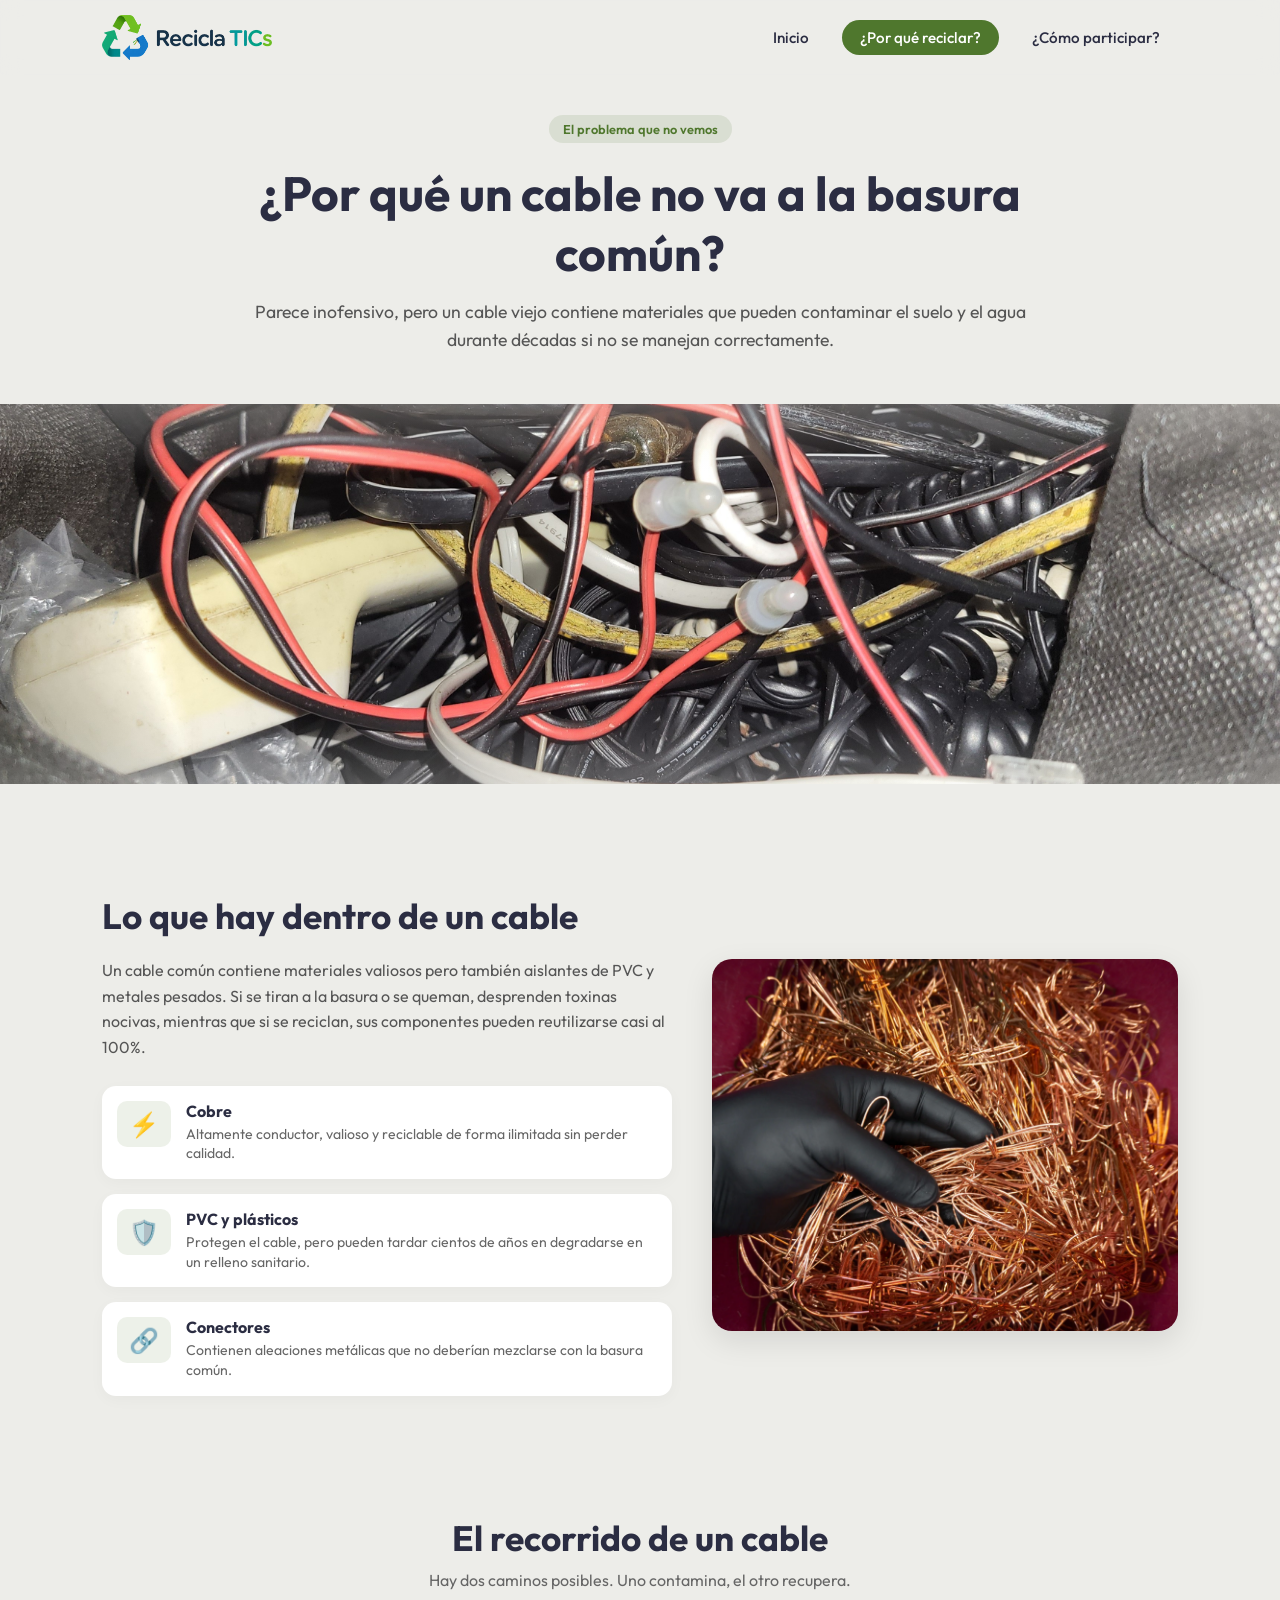
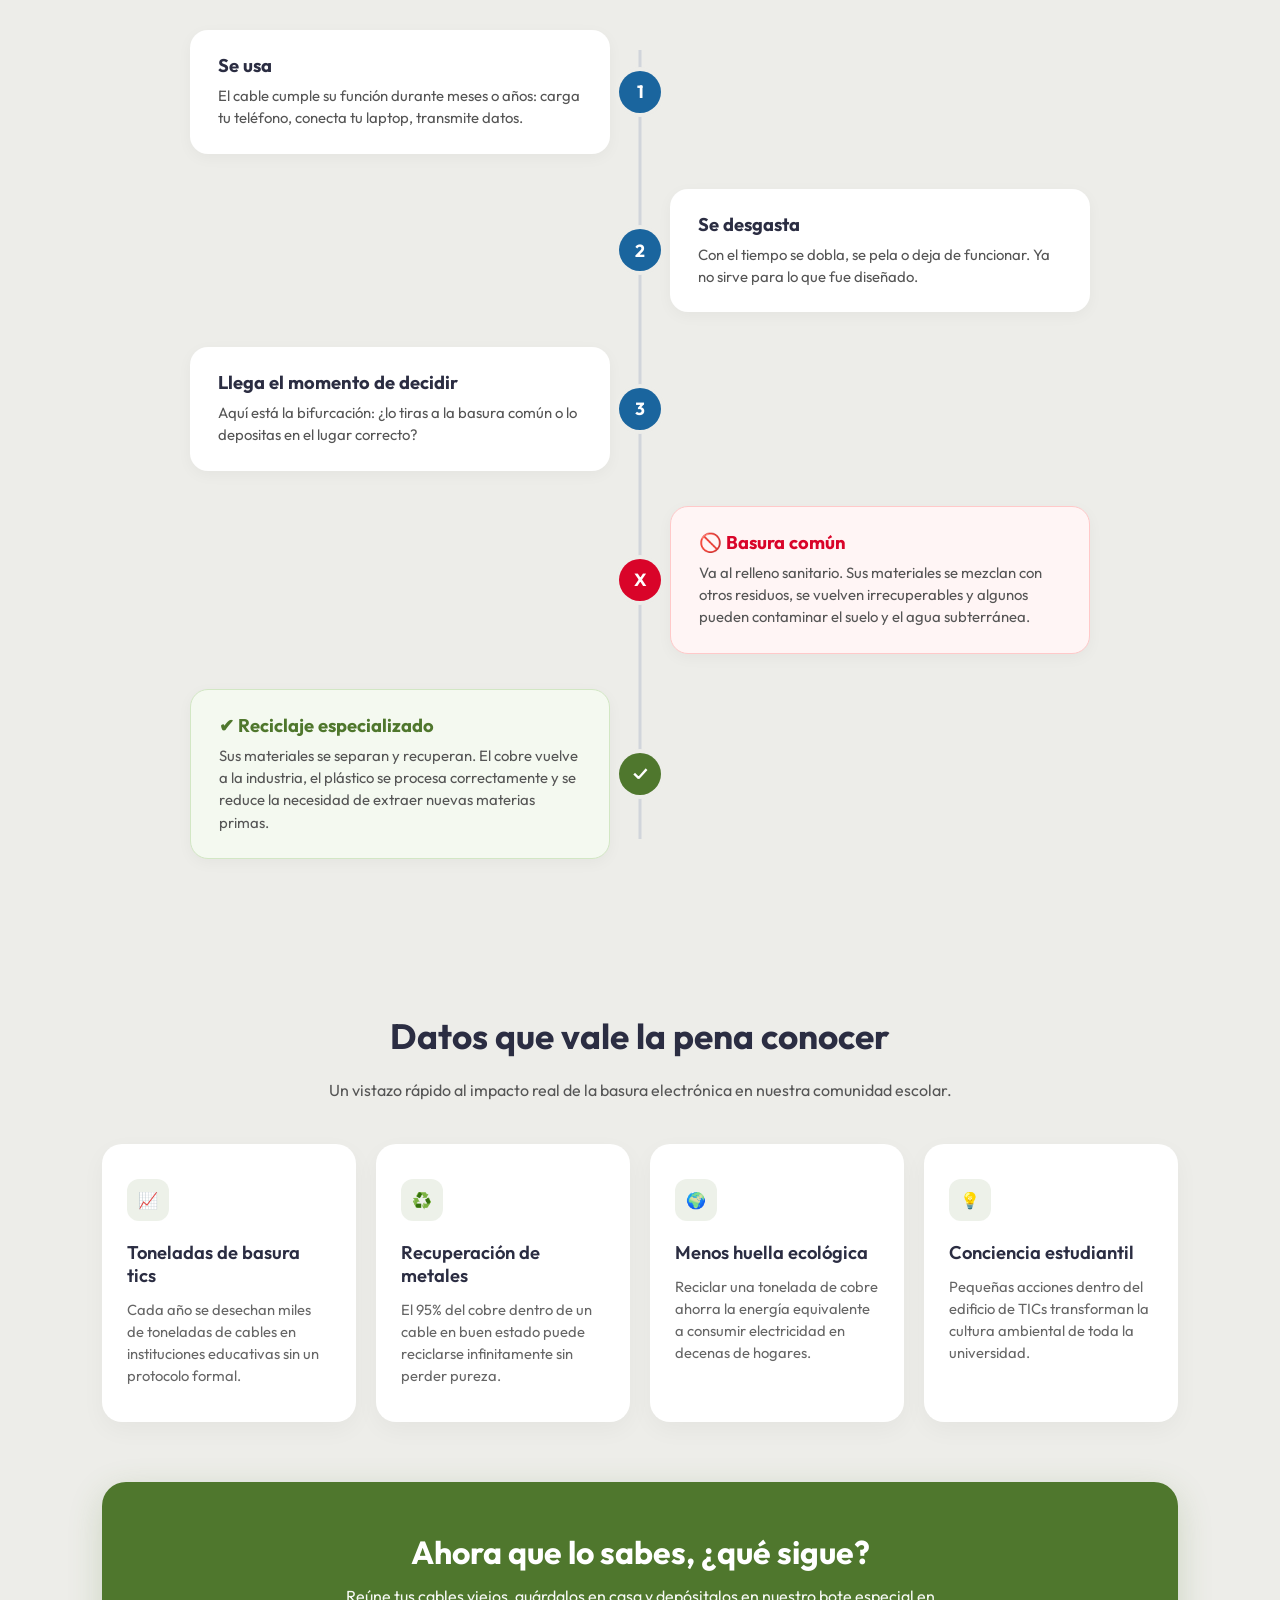
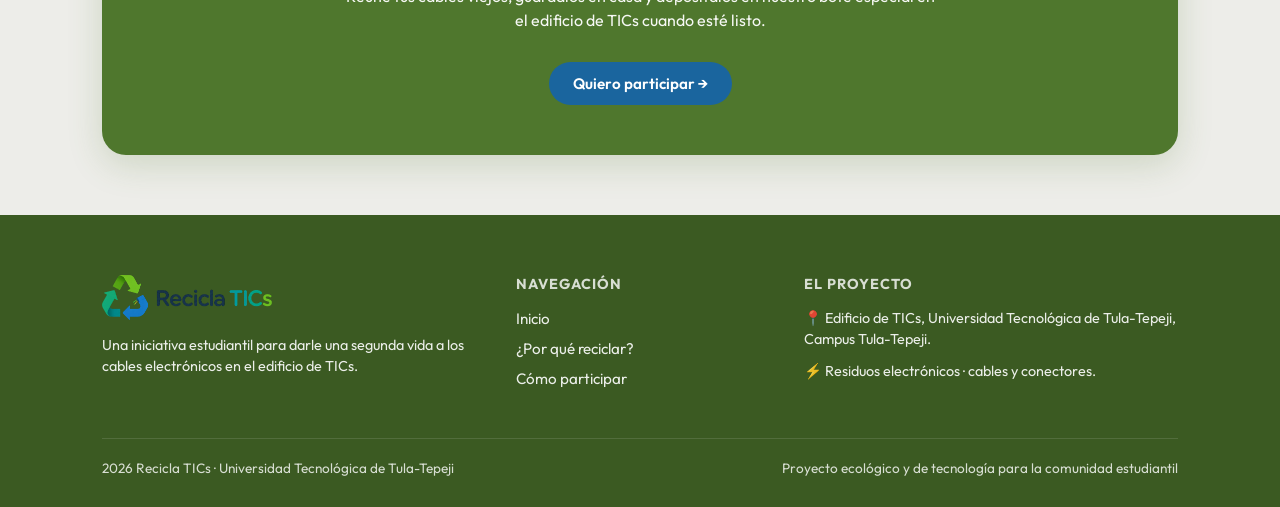
==== View/importancia.html @ e1dc9338 "Sitio web Rcicla TICs listo (móvil y web)" ====
<!DOCTYPE html>
<html lang="es">

<head>
    <meta charset="UTF-8">
    <meta name="viewport" content="width=device-width, initial-scale=1.0">
    <title>Recicla TICs - ¿Por qué reciclar?</title>
    <!-- Google Fonts: Outfit -->
    <link href="https://fonts.googleapis.com/css2?family=Outfit:wght@300;400;500;600;700&display=swap" rel="stylesheet">
    <link rel="stylesheet" href="../Styles/style.css">
    <script src="../Scripts/script.js" defer></script>
</head>

<body>

    <!-- HEADER -->
    <header>
        <a href="index.html" class="logo-container">
            <img src="../Resources/logo.webp" alt="Logo" class="logo-icon">
        </a>

        <button class="menu-toggle" id="menuToggle" aria-label="Abrir menú">
            <span class="menu-text">Menú</span>
            <span class="menu-icon">☰</span>
        </button>

        <nav id="navMenu">
            <a href="index.html">Inicio</a>
            <a href="importancia.html" class="active">¿Por qué reciclar?</a>
            <a href="participar.html">¿Cómo participar?</a>
        </nav>
    </header>

    <!-- HERO DE IMPORTANCIA -->
    <section class="hero-importance reveal">
        <div class="hero-importance-content">
            <span class="hero-badge">El problema que no vemos</span>
            <h1>¿Por qué un cable no va a la basura común?</h1>
            <p>Parece inofensivo, pero un cable viejo contiene materiales que pueden contaminar el suelo y el agua
                durante décadas si no se manejan correctamente.</p>
        </div>
    </section>

    <!-- IMAGEN FULL WIDTH (De lado a lado de la pantalla) -->
    <div class="hero-full-width-image reveal">
        <img src="../Resources/Imgcab.jpg" alt="Cables amontonados en desecho">
    </div>

    <!-- LO QUE HAY DENTRO DE UN CABLE -->
    <section class="about-section reveal">
        <div class="content-split">
            <div class="split-text">
                <h2>Lo que hay dentro de un cable</h2>
                <p>Un cable común contiene materiales valiosos pero también aislantes de PVC y metales pesados. Si se
                    tiran a la basura o se queman, desprenden toxinas nocivas, mientras que si se reciclan, sus
                    componentes pueden reutilizarse casi al 100%.</p>

                <div class="mini-features">
                    <div class="mini-feature-item">
                        <span class="mini-icon">⚡</span>
                        <div>
                            <strong>Cobre</strong>
                            <p>Altamente conductor, valioso y reciclable de forma ilimitada sin perder calidad.</p>
                        </div>
                    </div>
                    <div class="mini-feature-item">
                        <span class="mini-icon">🛡️</span>
                        <div>
                            <strong>PVC y plásticos</strong>
                            <p>Protegen el cable, pero pueden tardar cientos de años en degradarse en un relleno
                                sanitario.</p>
                        </div>
                    </div>
                    <div class="mini-feature-item">
                        <span class="mini-icon">🔗</span>
                        <div>
                            <strong>Conectores</strong>
                            <p>Contienen aleaciones metálicas que no deberían mezclarse con la basura común.</p>
                        </div>
                    </div>
                </div>
            </div>
            <div class="split-image-card">
                <img src="../Resources/cobre.webp" alt="Cobre y cables pelados">
            </div>
        </div>
    </section>

    <!-- EL RECORRIDO DE UN CABLE (Timeline Intercalado) -->
    <section class="timeline-section reveal">
        <h2>El recorrido de un cable</h2>
        <p class="subtitle-center">Hay dos caminos posibles. Uno contamina, el otro recupera.</p>

        <div class="timeline-wrapper">
            <div class="timeline-line"></div>

            <!-- Paso 1 (Izquierda) -->
            <div class="timeline-row left reveal-left">
                <div class="timeline-box">
                    <h3>Se usa</h3>
                    <p>El cable cumple su función durante meses o años: carga tu teléfono, conecta tu laptop, transmite
                        datos.</p>
                </div>
                <div class="timeline-dot">1</div>
                <div class="timeline-empty"></div>
            </div>

            <!-- Paso 2 (Derecha) -->
            <div class="timeline-row right reveal-right">
                <div class="timeline-empty"></div>
                <div class="timeline-dot">2</div>
                <div class="timeline-box">
                    <h3>Se desgasta</h3>
                    <p>Con el tiempo se dobla, se pela o deja de funcionar. Ya no sirve para lo que fue diseñado.</p>
                </div>
            </div>

            <!-- Paso 3 (Izquierda) -->
            <div class="timeline-row left reveal-left">
                <div class="timeline-box">
                    <h3>Llega el momento de decidir</h3>
                    <p>Aquí está la bifurcación: ¿lo tiras a la basura común o lo depositas en el lugar correcto?</p>
                </div>
                <div class="timeline-dot">3</div>
                <div class="timeline-empty"></div>
            </div>

            <!-- Paso X: Basura común (Derecha / Alerta Roja) -->
            <div class="timeline-row right reveal-right">
                <div class="timeline-empty"></div>
                <div class="timeline-dot dot-red">X</div>
                <div class="timeline-box box-alert">
                    <h3 class="text-red">🚫 Basura común</h3>
                    <p>Va al relleno sanitario. Sus materiales se mezclan con otros residuos, se vuelven irrecuperables
                        y algunos pueden contaminar el suelo y el agua subterránea.</p>
                </div>
            </div>

            <!-- Paso Check: Reciclaje (Izquierda / Éxito Verde) -->
            <div class="timeline-row left reveal-left">
                <div class="timeline-box box-success">
                    <h3 class="text-green">✔ Reciclaje especializado</h3>
                    <p>Sus materiales se separan y recuperan. El cobre vuelve a la industria, el plástico se procesa
                        correctamente y se reduce la necesidad de extraer nuevas materias primas.</p>
                </div>
                <div class="timeline-dot dot-green">✓</div>
                <div class="timeline-empty"></div>
            </div>
        </div>
    </section>

    <!-- DATOS QUE VALE LA PENA CONOCER -->
    <section class="about-section reveal">
        <h2>Datos que vale la pena conocer</h2>
        <p style="text-align: center; margin-bottom: 40px; color: #555;">Un vistazo rápido al impacto real de la basura
            electrónica en nuestra comunidad escolar.</p>

        <div class="cards-grid-4">
            <div class="info-card">
                <div class="card-icon">📈</div>
                <h3>Toneladas de basura tics</h3>
                <p>Cada año se desechan miles de toneladas de cables en instituciones educativas sin un protocolo
                    formal.</p>
            </div>
            <div class="info-card">
                <div class="card-icon">♻️</div>
                <h3>Recuperación de metales</h3>
                <p>El 95% del cobre dentro de un cable en buen estado puede reciclarse infinitamente sin perder pureza.
                </p>
            </div>
            <div class="info-card">
                <div class="card-icon">🌍</div>
                <h3>Menos huella ecológica</h3>
                <p>Reciclar una tonelada de cobre ahorra la energía equivalente a consumir electricidad en decenas de
                    hogares.</p>
            </div>
            <div class="info-card">
                <div class="card-icon">💡</div>
                <h3>Conciencia estudiantil</h3>
                <p>Pequeñas acciones dentro del edificio de TICs transforman la cultura ambiental de toda la
                    universidad.</p>
            </div>
        </div>
    </section>

    <!-- CTA SECTION -->
    <section class="cta-container reveal">
        <div class="cta-box">
            <h2>Ahora que lo sabes, ¿qué sigue?</h2>
            <p>Reúne tus cables viejos, guárdalos en casa y depósitalos en nuestro bote especial en el edificio de TICs
                cuando esté listo.</p>
            <a href="participar.html" class="btn btn-blue">Quiero participar →</a>
        </div>
    </section>

    <!-- FOOTER -->
    <footer>
        <div class="footer-grid">
            <div class="footer-col">
                <a href="index.html" class="logo-container"
                    style="color: #ffffff; margin-bottom: 15px; display: inline-flex;">
                    <img src="../Resources/logo.webp" alt="Logo" class="logo-icon">
                </a>
                <p>Una iniciativa estudiantil para darle una segunda vida a los cables electrónicos en el edificio de
                    TICs.</p>
            </div>
            <div class="footer-col">
                <h4>Navegación</h4>
                <ul>
                    <li><a href="index.html">Inicio</a></li>
                    <li><a href="importancia.html">¿Por qué reciclar?</a></li>
                    <li><a href="participar.html">Cómo participar</a></li>
                </ul>
            </div>
            <div class="footer-col">
                <h4>El Proyecto</h4>
                <p>📍 Edificio de TICs, Universidad Tecnológica de Tula-Tepeji, Campus Tula-Tepeji.</p>
                <p style="margin-top: 10px;">⚡ Residuos electrónicos · cables y conectores.</p>
            </div>
        </div>
        <div class="footer-bottom">
            <span>2026 Recicla TICs · Universidad Tecnológica de Tula-Tepeji</span>
            <span>Proyecto ecológico y de tecnología para la comunidad estudiantil</span>
        </div>
    </footer>

</body>

</html>
---- Styles/style.css ----
:root {
    --color-green-primary: #4f772d;
    --color-blue-primary: #1a659e;
    --color-bg-light: #edede9;
    --color-text-dark: #2b2d42;
    --color-card-bg: #ffffff;
}

* {
    margin: 0;
    padding: 0;
    box-sizing: border-box;
}

body {
    font-family: 'Outfit', sans-serif;
    background-color: var(--color-bg-light);
    color: var(--color-text-dark);
    overflow-x: hidden;
}

/* --- HEADER / NAVBAR --- */
header {
    position: sticky;
    top: 0;
    z-index: 1000;
    display: flex;
    justify-content: space-between;
    align-items: center;
    padding: 15px 8%;
    background-color: rgba(237, 237, 233, 0.85);
    backdrop-filter: blur(10px);
    -webkit-backdrop-filter: blur(10px);
    transition: background-color 0.3s ease;
}

.logo-container {
    display: flex;
    align-items: center;
    gap: 10px;
    font-weight: 700;
    font-size: 1.25rem;
    color: var(--color-green-primary);
    text-decoration: none;
}

.logo-icon {
    height: 45px;
    object-fit: contain;
}

nav {
    display: flex;
    gap: 15px;
}

nav a {
    text-decoration: none;
    color: var(--color-text-dark);
    font-weight: 500;
    font-size: 0.95rem;
    padding: 8px 18px;
    border-radius: 20px;
    transition: all 0.3s ease;
}

nav a.active {
    background-color: var(--color-green-primary);
    color: #ffffff;
}

nav a:hover:not(.active) {
    background-color: rgba(79, 119, 45, 0.15);
    color: var(--color-green-primary);
}

/* --- HERO SECTION --- */
.hero {
    display: grid;
    grid-template-columns: 1.1fr 0.9fr;
    align-items: center;
    padding: 40px 8% 80px 8%;
    gap: 40px;
}

.hero-badge {
    display: inline-block;
    background-color: rgba(79, 119, 45, 0.12);
    color: var(--color-green-primary);
    font-size: 0.8rem;
    font-weight: 600;
    padding: 6px 14px;
    border-radius: 20px;
    margin-bottom: 20px;
}

.hero-content h1 {
    font-size: 3.2rem;
    line-height: 1.15;
    font-weight: 700;
    color: var(--color-text-dark);
    margin-bottom: 20px;
}

.hero-content p {
    font-size: 1.05rem;
    line-height: 1.6;
    color: #555555;
    margin-bottom: 30px;
    max-width: 500px;
}

.hero-buttons {
    display: flex;
    gap: 15px;
}

.btn {
    padding: 12px 24px;
    border-radius: 30px;
    font-weight: 600;
    font-size: 0.95rem;
    cursor: pointer;
    text-decoration: none;
    transition: transform 0.2s, opacity 0.2s;
    display: inline-flex;
    align-items: center;
    justify-content: center;
}

.btn:hover {
    opacity: 0.9;
    transform: translateY(-2px);
}

.btn-green {
    background-color: var(--color-green-primary);
    color: #ffffff;
}

.btn-outline {
    background-color: transparent;
    border: 2px solid var(--color-green-primary);
    color: var(--color-green-primary);
}

.hero-image-card {
    border-radius: 24px;
    box-shadow: 0 10px 30px rgba(0, 0, 0, 0.3);
    overflow: hidden;
}

.hero-image-card img {
    width: 100%;
    height: 100%;
    display: block;
    object-fit: cover;
    border-radius: 24px;
}

/* --- SECTION: ¿DE QUÉ TRATA? --- */
.about-section {
    padding: 60px 8%;
    text-align: center;
    background-color: var(--color-bg-light);
}

.about-section h2 {
    font-size: 2.2rem;
    font-weight: 700;
    margin-bottom: 20px;
    color: var(--color-text-dark);
}

.about-section>p {
    max-width: 750px;
    margin: 0 auto 50px auto;
    font-size: 1rem;
    line-height: 1.6;
    color: #555555;
}

.cards-grid {
    display: grid;
    grid-template-columns: repeat(3, 1fr);
    gap: 25px;
}

.info-card {
    background-color: var(--color-card-bg);
    padding: 35px 25px;
    border-radius: 20px;
    text-align: left;
    box-shadow: 0 8px 25px rgba(0, 0, 0, 0.04);
    transition: transform 0.3s ease, opacity 0.8s ease, transform 0.8s ease;
}

.info-card:hover {
    transform: translateY(-5px);
}

.card-icon {
    width: 42px;
    height: 42px;
    background-color: rgba(79, 119, 45, 0.1);
    border-radius: 12px;
    display: flex;
    align-items: center;
    justify-content: center;
    margin-bottom: 20px;
    color: var(--color-green-primary);
    font-weight: bold;
}

.info-card h3 {
    font-size: 1.15rem;
    font-weight: 600;
    margin-bottom: 12px;
    color: var(--color-text-dark);
}

.info-card p {
    font-size: 0.92rem;
    line-height: 1.5;
    color: #666666;
}

/* --- BANNER / WAVY IMAGE SECTION --- */
.banner-section {
    position: relative;
    margin: 60px 0;
    height: 320px;
    overflow: hidden;
    display: flex;
    align-items: center;
    justify-content: center;
}

.banner-bg {
    position: absolute;
    top: 0;
    left: 0;
    width: 100%;
    height: 100%;
    object-fit: cover;
    z-index: 1;
}

.banner-overlay {
    position: absolute;
    top: 0;
    left: 0;
    width: 100%;
    height: 100%;
    background: linear-gradient(135deg, rgba(26, 101, 158, 0.4), rgba(79, 119, 45, 0.3));
    z-index: 2;
}

.banner-content {
    position: relative;
    z-index: 3;
    text-align: center;
    color: #ffffff;
    padding: 0 20px;
}

.banner-content h2 {
    font-size: 2rem;
    font-weight: 600;
    max-width: 600px;
    line-height: 1.3;
}

/* --- CTA SECTION --- */
.cta-container {
    padding: 0 8% 60px 8%;
}

.cta-box {
    background-color: var(--color-green-primary);
    border-radius: 24px;
    padding: 50px 30px;
    text-align: center;
    color: #ffffff;
    box-shadow: 0 10px 35px rgba(79, 119, 45, 0.2);
}

.cta-box h2 {
    font-size: 2rem;
    font-weight: 700;
    margin-bottom: 12px;
}

.cta-box p {
    font-size: 1rem;
    max-width: 600px;
    margin: 0 auto 30px auto;
    opacity: 0.95;
    line-height: 1.5;
}

.btn-blue {
    background-color: var(--color-blue-primary);
    color: #ffffff;
}

/* --- FOOTER --- */
footer {
    background-color: #3b5a22;
    color: #ffffff;
    padding: 60px 8% 30px 8%;
}

.footer-grid {
    display: grid;
    grid-template-columns: 1.5fr 1fr 1.5fr;
    gap: 40px;
    margin-bottom: 40px;
}

.footer-col h4 {
    font-size: 0.9rem;
    text-transform: uppercase;
    letter-spacing: 1px;
    margin-bottom: 15px;
    opacity: 0.8;
}

.footer-col ul {
    list-style: none;
}

.footer-col ul li {
    margin-bottom: 10px;
}

.footer-col ul li a {
    color: #ffffff;
    text-decoration: none;
    font-size: 0.95rem;
    opacity: 0.9;
    transition: opacity 0.2s;
}

.footer-col ul li a:hover {
    opacity: 1;
}

.footer-col p {
    font-size: 0.9rem;
    line-height: 1.5;
    opacity: 0.9;
}

.footer-bottom {
    border-top: 1px solid rgba(255, 255, 255, 0.15);
    padding-top: 20px;
    display: flex;
    justify-content: space-between;
    font-size: 0.85rem;
    opacity: 0.8;
}

/* --- ANIMACIONES DE SCROLL REVEAL --- */
.reveal {
    opacity: 0;
    transform: translateY(30px);
    transition: opacity 0.8s ease-out, transform 0.8s ease-out;
}

.reveal.active {
    opacity: 1;
    transform: translateY(0);
}

/* --- BOTÓN HAMBURGUESA (Oculto en escritorio) --- */
.menu-toggle {
    display: none;
    background: transparent;
    border: none;
    font-family: 'Outfit', sans-serif;
    font-size: 1rem;
    font-weight: 500;
    color: var(--color-text-dark);
    cursor: pointer;
    align-items: center;
    gap: 6px;
    padding: 6px 12px;
    border-radius: 12px;
    transition: background-color 0.2s ease;
}

.menu-toggle:hover {
    background-color: rgba(79, 119, 45, 0.1);
}

/* --- RESPONSIVO MÓVIL CON ANIMACIÓN SUAVE --- */
@media (max-width: 900px) {
    header {
        position: sticky;
        top: 0;
        flex-wrap: wrap;
        padding: 15px 5%;
    }

    .menu-toggle {
        display: flex;
        /* Se muestra solo en pantallas móviles */
    }

    /* Menú desplegable animado con max-height y opacidad */
    nav {
        display: flex;
        flex-direction: column;
        width: 100%;
        gap: 10px;
        max-height: 0;
        opacity: 0;
        visibility: hidden;
        overflow: hidden;
        padding-top: 0;
        padding-bottom: 0;
        transition: max-height 0.4s cubic-bezier(0.4, 0, 0.2, 1),
            opacity 0.3s ease-in-out,
            visibility 0.4s ease-in-out,
            padding 0.3s ease-in-out;
    }

    /* Clase activa para abrir el menú con animación */
    nav.active {
        max-height: 250px;
        /* Altura suficiente para contener los enlaces */
        opacity: 1;
        visibility: visible;
        padding-top: 15px;
        padding-bottom: 5px;
    }

    nav a {
        width: 100%;
        text-align: left;
        padding: 12px 16px;
        border-radius: 30px;
        font-size: 1rem;
    }

    /* Ajustes generales del hero y elementos en móviles */
    .hero {
        grid-template-columns: 1fr;
        padding: 20px 5% 40px 5%;
        gap: 25px;
    }

    .hero-content h1 {
        font-size: 2.2rem;
    }

    .hero-buttons {
        flex-direction: column;
        width: 100%;
    }

    .hero-buttons .btn {
        width: 100%;
    }

    .cards-grid {
        grid-template-columns: 1fr;
    }

    .footer-grid {
        grid-template-columns: 1fr;
        gap: 30px;
    }

    .footer-bottom {
        flex-direction: column;
        gap: 10px;
        text-align: center;
    }
}


/* --- ESTILOS ESPECÍFICOS PARA LA PÁGINA DE IMPORTANCIA --- */
.hero-importance {
    padding: 40px 8% 20px 8%;
    text-align: center;
}

.hero-importance-content {
    max-width: 800px;
    margin: 0 auto 30px auto;
}

.hero-importance-content h1 {
    font-size: 3rem;
    font-weight: 700;
    margin-bottom: 15px;
    color: var(--color-text-dark);
}

.hero-importance-content p {
    font-size: 1.1rem;
    color: #555555;
    line-height: 1.6;
}

/* --- IMAGEN HERO FULL WIDTH CON DESTELLO Y DIFUMINADO SUTIL --- */
.hero-full-width-image {
    position: relative;
    width: 100vw;
    margin-left: calc(-50vw + 50%);
    margin-right: calc(-50vw + 50%);
    height: 380px;
    overflow: hidden;
    margin-bottom: 50px;
}

/* Pseudo-elemento ::after que crea el difuminado con el color del fondo (#edede9) */
.hero-full-width-image::after {
    content: '';
    position: absolute;
    top: 0;
    left: 0;
    width: 100%;
    height: 100%;
    pointer-events: none;
    background: linear-gradient(to bottom,
            rgba(237, 237, 233, 0.3) 0%,
            rgba(237, 237, 233, 0) 18%,
            rgba(237, 237, 233, 0) 80%,
            rgba(237, 237, 233, 0.3) 100%);
}

.hero-full-width-image img {
    width: 100%;
    height: 100%;
    object-fit: cover;
    display: block;
}

/* Split Section (Texto + Imagen al lado) */
.content-split {
    display: grid;
    grid-template-columns: 1.1fr 0.9fr;
    gap: 40px;
    align-items: center;
    text-align: left;
}

.split-text h2 {
    font-size: 2.2rem;
    margin-bottom: 20px;
}

.split-text>p {
    font-size: 1rem;
    line-height: 1.6;
    color: #555;
    margin-bottom: 25px;
}

.mini-features {
    display: flex;
    flex-direction: column;
    gap: 15px;
}

.mini-feature-item {
    display: flex;
    gap: 15px;
    align-items: flex-start;
    background: #ffffff;
    padding: 15px;
    border-radius: 14px;
    box-shadow: 0 4px 15px rgba(0, 0, 0, 0.03);
}

.mini-icon {
    font-size: 1.5rem;
    background: rgba(79, 119, 45, 0.1);
    padding: 8px 12px;
    border-radius: 10px;
}

.mini-feature-item strong {
    display: block;
    font-size: 1rem;
    color: var(--color-text-dark);
    margin-bottom: 4px;
}

.mini-feature-item p {
    font-size: 0.88rem;
    color: #666;
    line-height: 1.4;
}

.split-image-card {
    border-radius: 20px;
    overflow: hidden;
    box-shadow: 0 10px 30px rgba(0, 0, 0, 0.1);
}

.split-image-card img {
    width: 100%;
    height: 100%;
    min-height: 320px;
    object-fit: cover;
    display: block;
}

/* Timeline / El recorrido de un cable */
.timeline-section {
    padding: 60px 8%;
    background-color: var(--color-bg-light);
    text-align: center;
}

.timeline-section h2 {
    font-size: 2.2rem;
    margin-bottom: 10px;
}

.timeline-wrapper {
    position: relative;
    max-width: 900px;
    margin: 40px auto 0 auto;
}

.subtitle-center {
    color: #666;
    margin-bottom: 40px;
}

/* Línea vertical central */
.timeline-line {
    position: absolute;
    top: 20px;
    bottom: 20px;
    left: 50%;
    width: 3px;
    background-color: #d1d5db;
    transform: translateX(-50%);
    z-index: 1;
}

.timeline-row {
    display: grid;
    grid-template-columns: 1fr 60px 1fr;
    align-items: center;
    margin-bottom: 35px;
    position: relative;
    z-index: 2;
}

/* Círculo numerado central sobre la línea */
.timeline-dot {
    width: 42px;
    height: 42px;
    background-color: var(--color-blue-primary);
    color: #ffffff;
    border-radius: 50%;
    display: flex;
    align-items: center;
    justify-content: center;
    font-weight: 700;
    font-size: 1.1rem;
    margin: 0 auto;
    box-shadow: 0 0 0 4px var(--color-bg-light);
}

.timeline-dot.dot-red {
    background-color: #d90429;
}

.timeline-dot.dot-green {
    background-color: var(--color-green-primary);
}

/* Cajas de texto */
.timeline-box {
    background: #ffffff;
    padding: 24px 28px;
    border-radius: 18px;
    box-shadow: 0 4px 15px rgba(0, 0, 0, 0.04);
    text-align: left;
}

.timeline-box h3 {
    font-size: 1.15rem;
    font-weight: 700;
    margin-bottom: 8px;
    color: var(--color-text-dark);
}

.timeline-box p {
    font-size: 0.93rem;
    color: #555555;
    line-height: 1.5;
}

/* Variación Alerta Roja */
.timeline-box.box-alert {
    background-color: #fff5f5;
    border: 1px solid #ffc9c9;
}

.text-red {
    color: #d90429 !important;
}

/* Variación Éxito Verde */
.timeline-box.box-success {
    background-color: #f4f9f0;
    border: 1px solid #d2e7c4;
}

.text-green {
    color: var(--color-green-primary) !important;
}

/* --- ANIMACIONES LATERALES HACIA ADENTRO --- */
.reveal-left {
    opacity: 0;
    transform: translateX(-50px);
    transition: opacity 0.8s ease-out, transform 0.8s ease-out;
}

.reveal-right {
    opacity: 0;
    transform: translateX(50px);
    transition: opacity 0.8s ease-out, transform 0.8s ease-out;
}

.reveal-left.active,
.reveal-right.active {
    opacity: 1;
    transform: translateX(0);
}

.badge-alert {
    display: inline-block;
    margin-top: 10px;
    background-color: rgba(217, 4, 41, 0.1);
    color: #d90429;
    font-size: 0.78rem;
    font-weight: 600;
    padding: 4px 10px;
    border-radius: 8px;
}

/* Grid de 4 columnas */
.cards-grid-4 {
    display: grid;
    grid-template-columns: repeat(4, 1fr);
    gap: 20px;
}

/* Ajuste responsive para móviles del timeline */
@media (max-width: 900px) {
    .timeline-line {
        left: 20px;
    }

    .timeline-row {
        grid-template-columns: 40px 1fr;
        gap: 15px;
    }

    .timeline-row.left .timeline-empty,
    .timeline-row.right .timeline-empty {
        display: none;
    }

    .timeline-row.left .timeline-box {
        order: 2;
    }

    .timeline-row.left .timeline-dot {
        order: 1;
        margin: 0;
    }

    .timeline-row.right .timeline-dot {
        margin: 0;
    }

    /* En móvil las animaciones laterales pasan a ser verticales suaves */
    .reveal-left,
    .reveal-right {
        transform: translateY(30px);
    }
}


/* --- ESTILOS ESPECÍFICOS PARA LA PÁGINA DE PARTICIPAR --- */

/* Control de tamaño exclusivo para la imagen del bote sin afectar otras páginas */
.bote-image-card {
    width: 100%;
    max-width: 450px;
    aspect-ratio: 1 / 1;
    margin: 0 auto;
}

.bote-image-card img {
    width: 100% !important;
    height: 100% !important;
    object-fit: cover !important;
    display: block;
}

/* Contenedor con tira superpuesta en imagen */
.container-with-badge {
    position: relative;
}

.image-overlay-badge {
    position: absolute;
    bottom: 20px;
    left: 50%;
    transform: translateX(-50%);
    width: max-content;
    max-width: 90%;
    background-color: rgba(79, 119, 45, 0.92);
    backdrop-filter: blur(5px);
    -webkit-backdrop-filter: blur(5px);
    color: #ffffff;
    padding: 10px 20px;
    border-radius: 12px;
    font-size: 0.88rem;
    font-weight: 500;
    box-shadow: 0 4px 15px rgba(0, 0, 0, 0.2);
    display: flex;
    align-items: center;
    gap: 8px;
    text-align: center;
}

/* Grid de 6 elementos con formato horizontal (emoji a la izquierda, texto a la derecha) */
.cards-grid-6 {
    display: grid;
    grid-template-columns: repeat(3, 1fr);
    gap: 25px;
    margin-bottom: 30px;
}

.info-card-horizontal {
    background-color: var(--color-card-bg);
    padding: 25px 20px;
    border-radius: 20px;
    display: flex;
    gap: 18px;
    align-items: flex-start;
    text-align: left;
    box-shadow: 0 8px 25px rgba(0, 0, 0, 0.04);
    transition: transform 0.3s ease;
}

.info-card-horizontal:hover {
    transform: translateY(-5px);
}

.info-card-horizontal .card-icon {
    flex-shrink: 0;
    margin-bottom: 0;
    width: 45px;
    height: 45px;
    background-color: rgba(79, 119, 45, 0.1);
    border-radius: 12px;
    display: flex;
    align-items: center;
    justify-content: center;
    font-size: 1.2rem;
}

.card-text h3 {
    font-size: 1.05rem;
    font-weight: 600;
    margin-bottom: 6px;
    color: var(--color-text-dark);
}

.card-text p {
    font-size: 0.86rem;
    line-height: 1.4;
    color: #666666;
}

.alert-box-wide {
    background-color: #fff5f5;
    border: 1px solid #ffc9c9;
    color: #c92a2a;
    padding: 16px 20px;
    border-radius: 14px;
    text-align: center;
    font-size: 0.92rem;
    font-weight: 500;
    max-width: 900px;
    margin: 0 auto;
}

/* Timeline Horizontal sin cards (Puntos sobre la línea y textos abajo) */
.timeline-horizontal-section {
    padding: 60px 8%;
    background-color: var(--color-bg-light);
    text-align: center;
}

.steps-horizontal-wrapper {
    position: relative;
    display: grid;
    grid-template-columns: repeat(3, 1fr);
    gap: 40px;
    max-width: 1000px;
    margin: 50px auto 0 auto;
}

.step-horizontal-line {
    position: absolute;
    top: 25px;
    /* Alineado exactamente a la mitad del círculo de 50px */
    left: 15%;
    right: 15%;
    height: 3px;
    background-color: #d1d5db;
    z-index: 1;
}

.step-item {
    display: flex;
    flex-direction: column;
    align-items: center;
    text-align: center;
    position: relative;
    z-index: 2;
}

.step-dot {
    width: 50px;
    height: 50px;
    background-color: var(--color-green-primary);
    color: #ffffff;
    border-radius: 50%;
    display: flex;
    align-items: center;
    justify-content: center;
    font-size: 1.25rem;
    font-weight: 700;
    margin-bottom: 20px;
    box-shadow: 0 0 0 6px var(--color-bg-light);
    /* Borde estético del color del fondo */
}

.step-content h3 {
    font-size: 1.15rem;
    font-weight: 700;
    margin-bottom: 8px;
    color: var(--color-text-dark);
}

.step-content p {
    font-size: 0.9rem;
    color: #666666;
    line-height: 1.5;
}

/* --- ANIMACIONES ESCALONADAS EN CASCADA (STAGGER) PARA LOS 3 PASOS --- */
.reveal-stagger-1,
.reveal-stagger-2,
.reveal-stagger-3 {
    opacity: 0;
    transform: translateY(30px);
    transition: opacity 0.7s ease-out, transform 0.7s ease-out;
}

.reveal-stagger-1.active {
    opacity: 1;
    transform: translateY(0);
    transition-delay: 0.1s;
}

.reveal-stagger-2.active {
    opacity: 1;
    transform: translateY(0);
    transition-delay: 0.3s;
}

.reveal-stagger-3.active {
    opacity: 1;
    transform: translateY(0);
    transition-delay: 0.5s;
}

/* Responsive para la sección móvil de participar */
@media (max-width: 900px) {
    header {
        position: sticky;
        top: 0;
        flex-wrap: wrap;
        padding: 15px 5%;
    }

    .menu-toggle {
        display: flex;
    }

    nav {
        display: flex;
        flex-direction: column;
        width: 100%;
        gap: 10px;
        max-height: 0;
        opacity: 0;
        visibility: hidden;
        overflow: hidden;
        padding-top: 0;
        padding-bottom: 0;
        transition: max-height 0.4s cubic-bezier(0.4, 0, 0.2, 1),
            opacity 0.3s ease-in-out,
            visibility 0.4s ease-in-out,
            padding 0.3s ease-in-out;
    }

    nav.active {
        max-height: 250px;
        opacity: 1;
        visibility: visible;
        padding-top: 15px;
        padding-bottom: 5px;
    }

    nav a {
        width: 100%;
        text-align: left;
        padding: 12px 16px;
        border-radius: 30px;
        font-size: 1rem;
    }

    .hero {
        grid-template-columns: 1fr;
        padding: 20px 5% 40px 5%;
        gap: 25px;
    }

    .hero-content h1 {
        font-size: 2.2rem;
    }

    .hero-buttons {
        flex-direction: column;
        width: 100%;
    }

    .hero-buttons .btn {
        width: 100%;
    }

    .cards-grid,
    .cards-grid-6,
    .cards-grid-4 {
        grid-template-columns: 1fr;
    }

    .footer-grid {
        grid-template-columns: 1fr;
        gap: 30px;
    }

    .footer-bottom {
        flex-direction: column;
        gap: 10px;
        text-align: center;
    }

    .timeline-line {
        left: 20px;
    }

    .timeline-row {
        grid-template-columns: 40px 1fr;
        gap: 15px;
    }

    .timeline-row.left .timeline-empty,
    .timeline-row.right .timeline-empty {
        display: none;
    }

    .timeline-row.left .timeline-box {
        order: 2;
    }

    .timeline-row.left .timeline-dot {
        order: 1;
        margin: 0;
    }

    .timeline-row.right .timeline-dot {
        margin: 0;
    }

    .reveal-left,
    .reveal-right {
        transform: translateY(30px);
    }

    .steps-horizontal-wrapper {
        grid-template-columns: 1fr;
        gap: 30px;
    }

    .step-horizontal-line {
        display: none;
    }

    /* --- CAMBIOS ESPECÍFICOS PARA MÓVIL EN "CÓMO PARTICIPAR" --- */

    /* 1. Reordenar el contenido del bote: Título -> Imagen -> Tira verde -> Descripción */
    .about-section .content-split {
        display: flex;
        flex-direction: column;
    }

    /* Orden estricto que pediste para el bote */
    .mobile-order-1 {
        order: 1;
    }

    .mobile-order-2 {
        order: 2;
        width: 100%;
        max-width: 320px;
        aspect-ratio: 1 / 1;
        margin: 15px auto;
    }

    .mobile-order-3 {
        order: 3;
        position: static !important;
        transform: none !important;
        width: max-content;
        max-width: 100%;
        margin: 0 auto 20px auto;
        box-shadow: 0 4px 12px rgba(0, 0, 0, 0.1);
    }

    .mobile-order-4 {
        order: 4;
    }

    /* 3. Fondo de cables blancos SOLO para la sección "¿Dónde está el bote?" en móvil */
    .about-section:has(.reveal-right) {
        position: relative;
        background-image: linear-gradient(rgba(237, 237, 233, 0.7), rgba(237, 237, 233, 0.7)), url('../Resources/cables-blancos.webp');
        background-size: cover;
        background-position: center;
        border-radius: 20px;
        margin: 20px 4%;
        padding: 40px 6%;
    }

    /* Ocultamos la tarjeta derecha original ya que ahora se usa como fondo */
    .about-section .content-split .split-image-card.reveal-right {
        display: none;
    }
}

/* --- CONTROL DE VISIBILIDAD ESCRITORIO / MÓVIL --- */
.mobile-only {
    display: none !important;
}

.desktop-only {
    display: grid !important;
}

@media (max-width: 900px) {
    .desktop-only {
        display: none !important;
    }

    .mobile-only {
        display: flex !important;
        flex-direction: column;
        align-items: center;
        text-align: center;
    }

    .mobile-image-wrap {
        width: 100%;
        max-width: 320px;
        aspect-ratio: 1 / 1;
        margin: 15px auto;
        border-radius: 20px;
        overflow: hidden;
        box-shadow: 0 10px 30px rgba(0, 0, 0, 0.1);
    }

    .mobile-image-wrap img {
        width: 100%;
        height: 100%;
        object-fit: cover;
        display: block;
    }

    .mobile-badge-wrap {
        position: static !important;
        transform: none !important;
        width: max-content;
        max-width: 100%;
        margin: 0 auto 20px auto;
        box-shadow: 0 4px 12px rgba(0, 0, 0, 0.1);
    }

    /* Fondo de cables blancos más visible SOLO en la sección "¿Dónde está el bote?" en móvil */
    .about-section:has(.reveal-right) {
        position: relative;
        background-image: linear-gradient(rgba(237, 237, 233, 0.7), rgba(237, 237, 233, 0.7)), url('../Resources/cables-blancos.webp');
        background-size: cover;
        background-position: center;
        border-radius: 20px;
        margin: 20px 4%;
        padding: 40px 6%;
    }

    .about-section .content-split .split-image-card.reveal-right {
        display: none;
    }
}
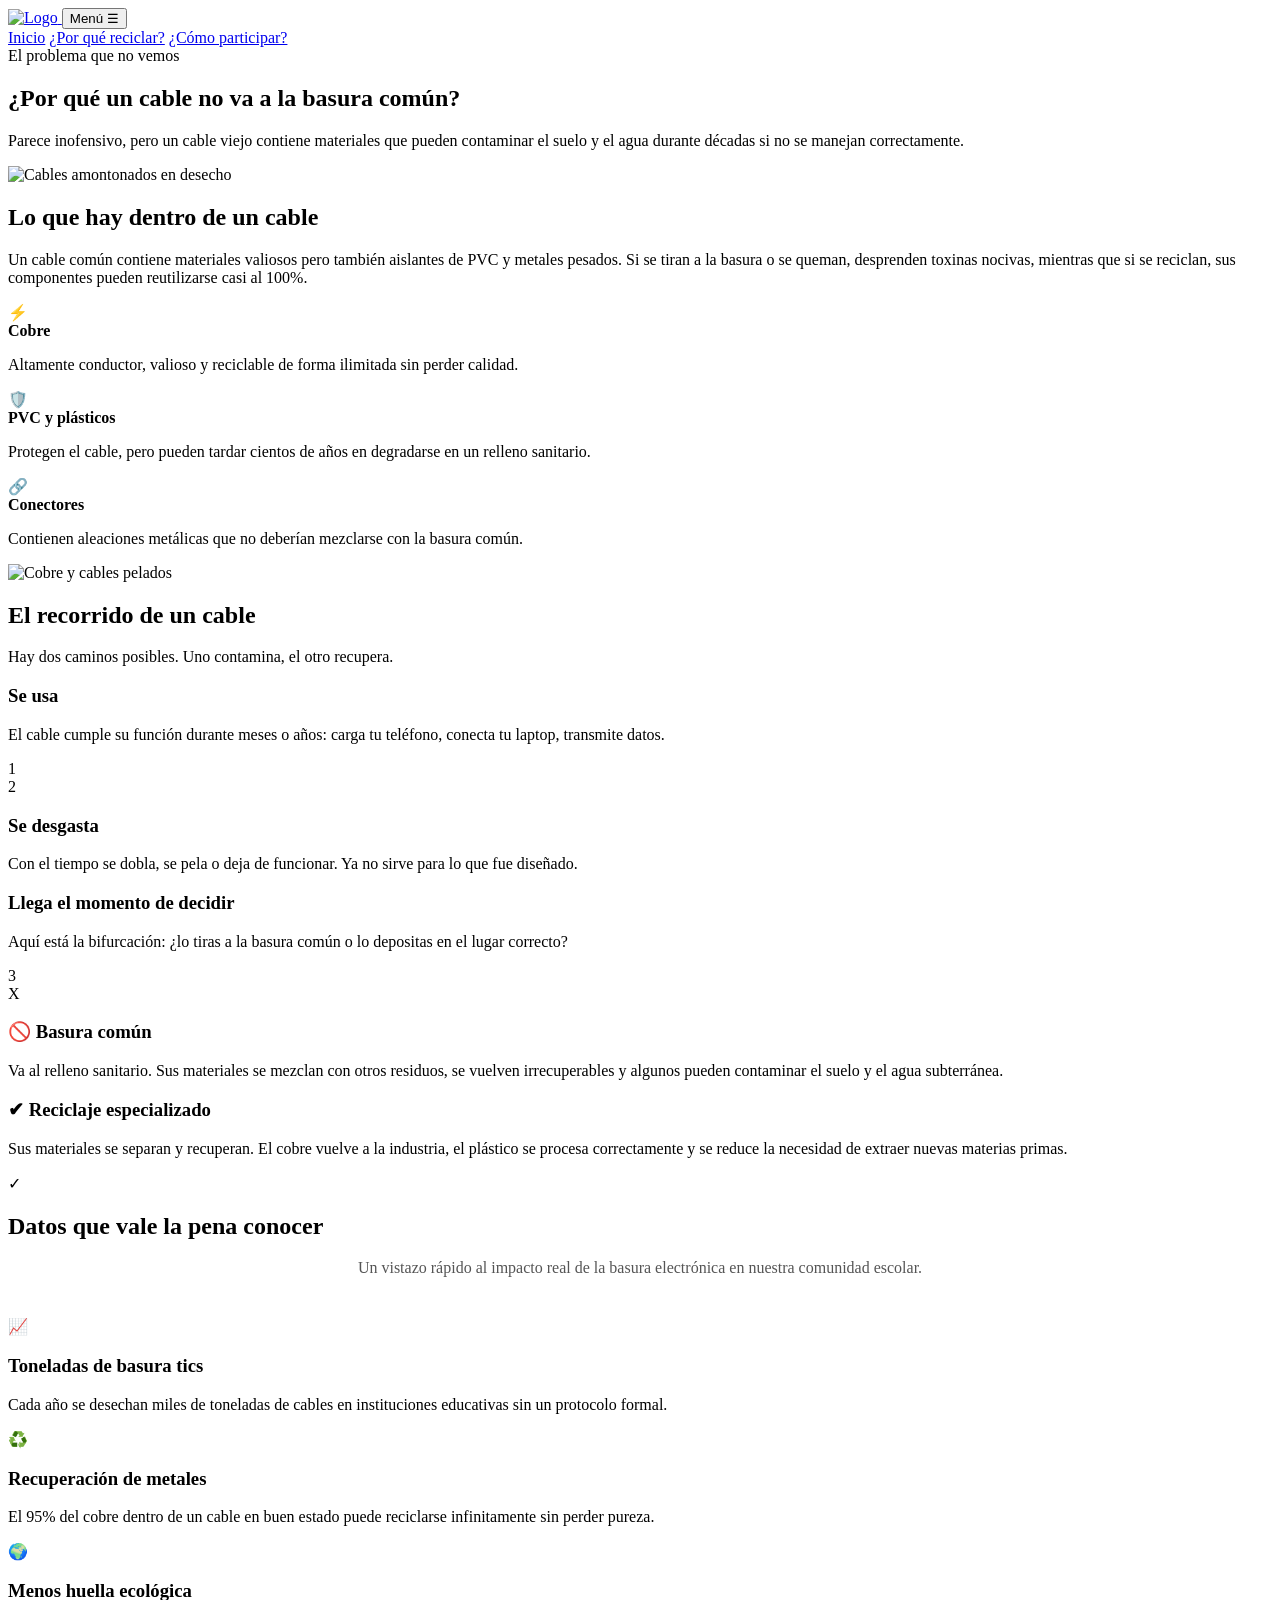
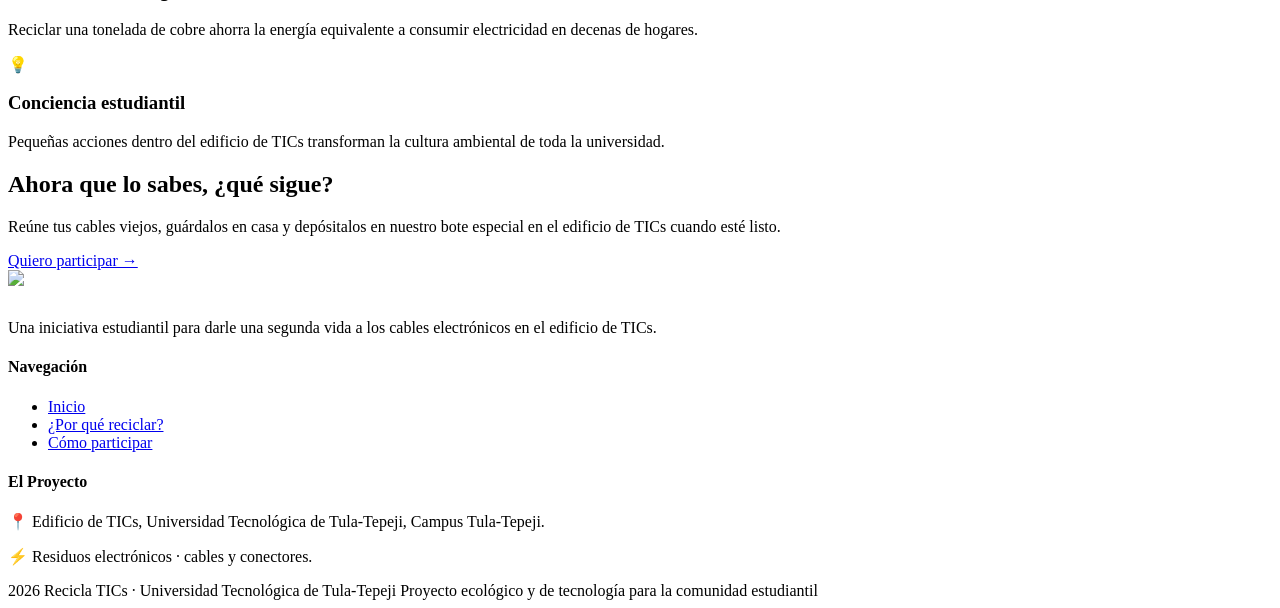
==== commit f956e4c3: "Rutas corregidas para Vercel" ====
--- a/View/importancia.html
+++ b/View/importancia.html
@@ -7,8 +7,8 @@
     <title>Recicla TICs - ¿Por qué reciclar?</title>
     <!-- Google Fonts: Outfit -->
     <link href="https://fonts.googleapis.com/css2?family=Outfit:wght@300;400;500;600;700&display=swap" rel="stylesheet">
-    <link rel="stylesheet" href="../Styles/style.css">
-    <script src="../Scripts/script.js" defer></script>
+    <link rel="stylesheet" href="Styles/style.css">
+    <script src="Scripts/script.js" defer></script>
 </head>
 
 <body>
@@ -16,7 +16,7 @@
     <!-- HEADER -->
     <header>
         <a href="index.html" class="logo-container">
-            <img src="../Resources/logo.webp" alt="Logo" class="logo-icon">
+            <img src="Resources/logo.webp" alt="Logo" class="logo-icon">
         </a>
 
         <button class="menu-toggle" id="menuToggle" aria-label="Abrir menú">
@@ -43,7 +43,7 @@
 
     <!-- IMAGEN FULL WIDTH (De lado a lado de la pantalla) -->
     <div class="hero-full-width-image reveal">
-        <img src="../Resources/Imgcab.jpg" alt="Cables amontonados en desecho">
+        <img src="Resources/Imgcab.jpg" alt="Cables amontonados en desecho">
     </div>
 
     <!-- LO QUE HAY DENTRO DE UN CABLE -->
@@ -81,7 +81,7 @@
                 </div>
             </div>
             <div class="split-image-card">
-                <img src="../Resources/cobre.webp" alt="Cobre y cables pelados">
+                <img src="Resources/cobre.webp" alt="Cobre y cables pelados">
             </div>
         </div>
     </section>
@@ -199,7 +199,7 @@
             <div class="footer-col">
                 <a href="index.html" class="logo-container"
                     style="color: #ffffff; margin-bottom: 15px; display: inline-flex;">
-                    <img src="../Resources/logo.webp" alt="Logo" class="logo-icon">
+                    <img src="Resources/logo.webp" alt="Logo" class="logo-icon">
                 </a>
                 <p>Una iniciativa estudiantil para darle una segunda vida a los cables electrónicos en el edificio de
                     TICs.</p>
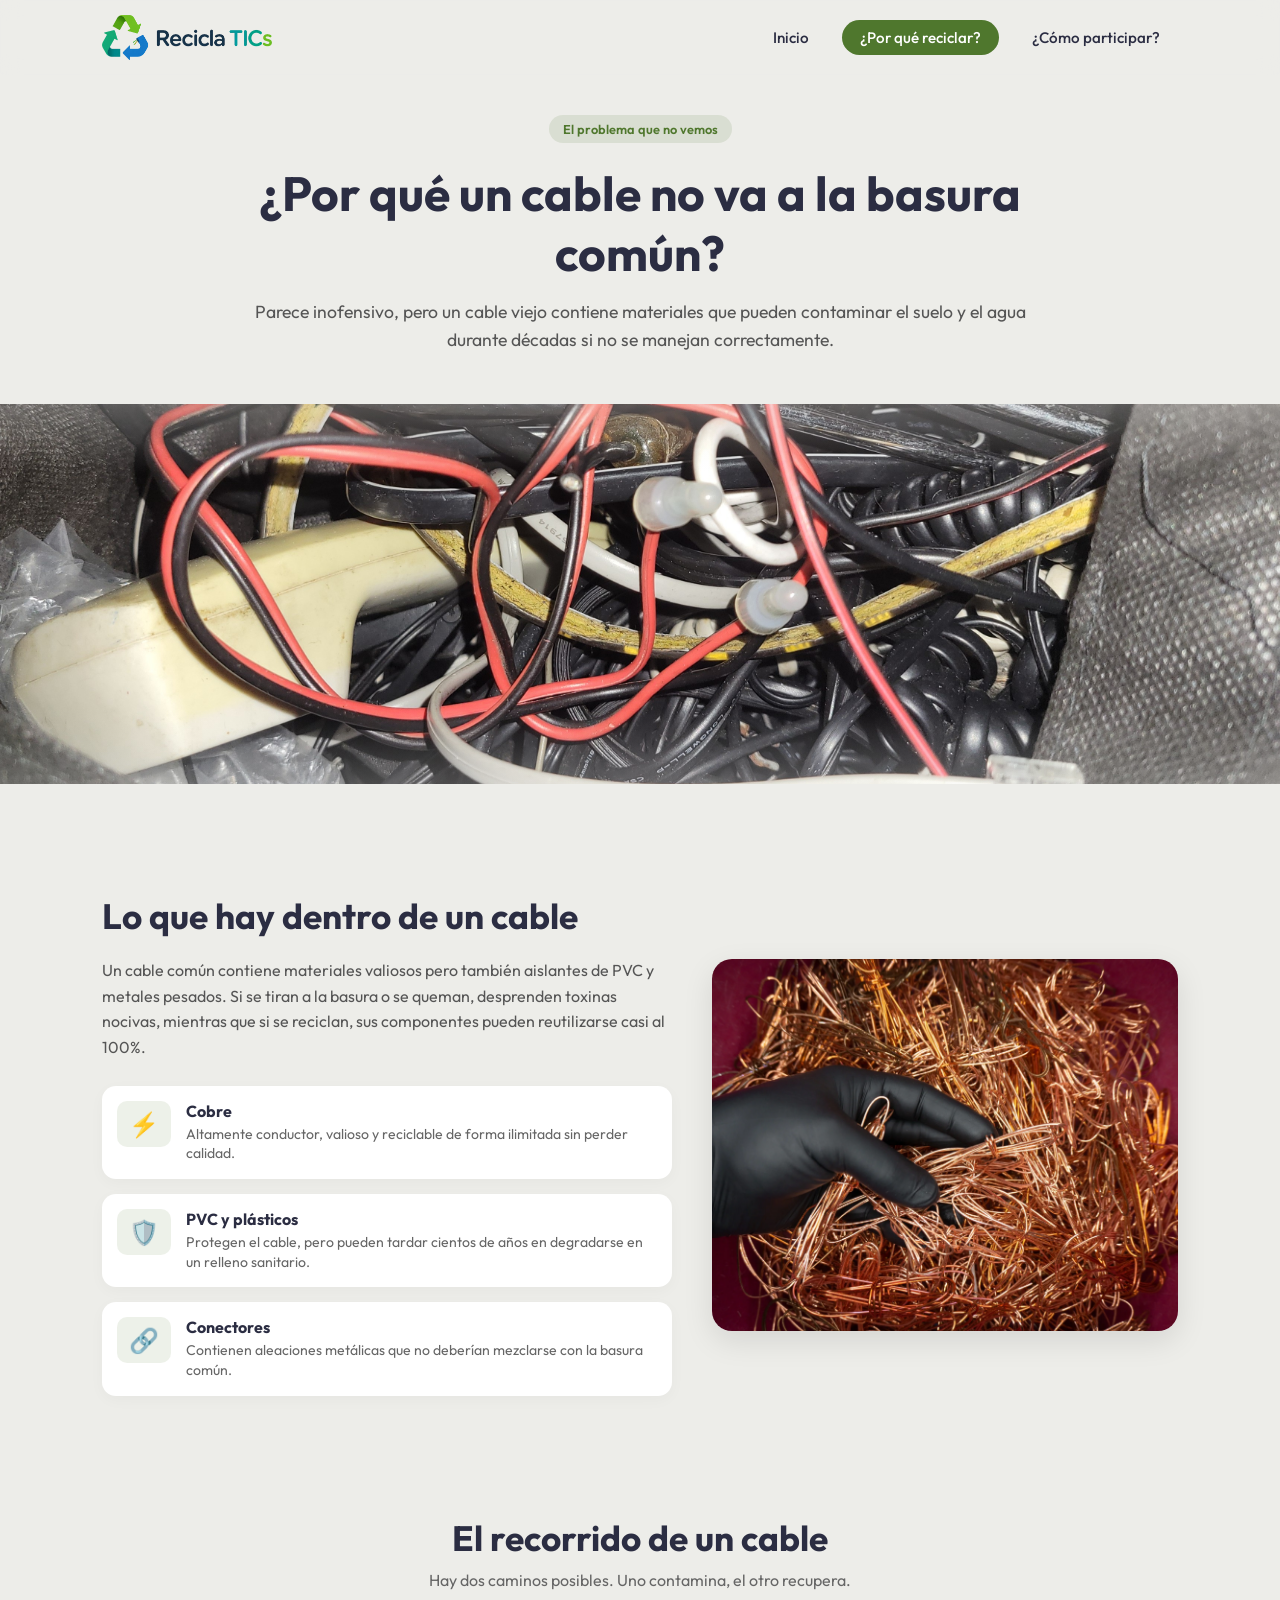
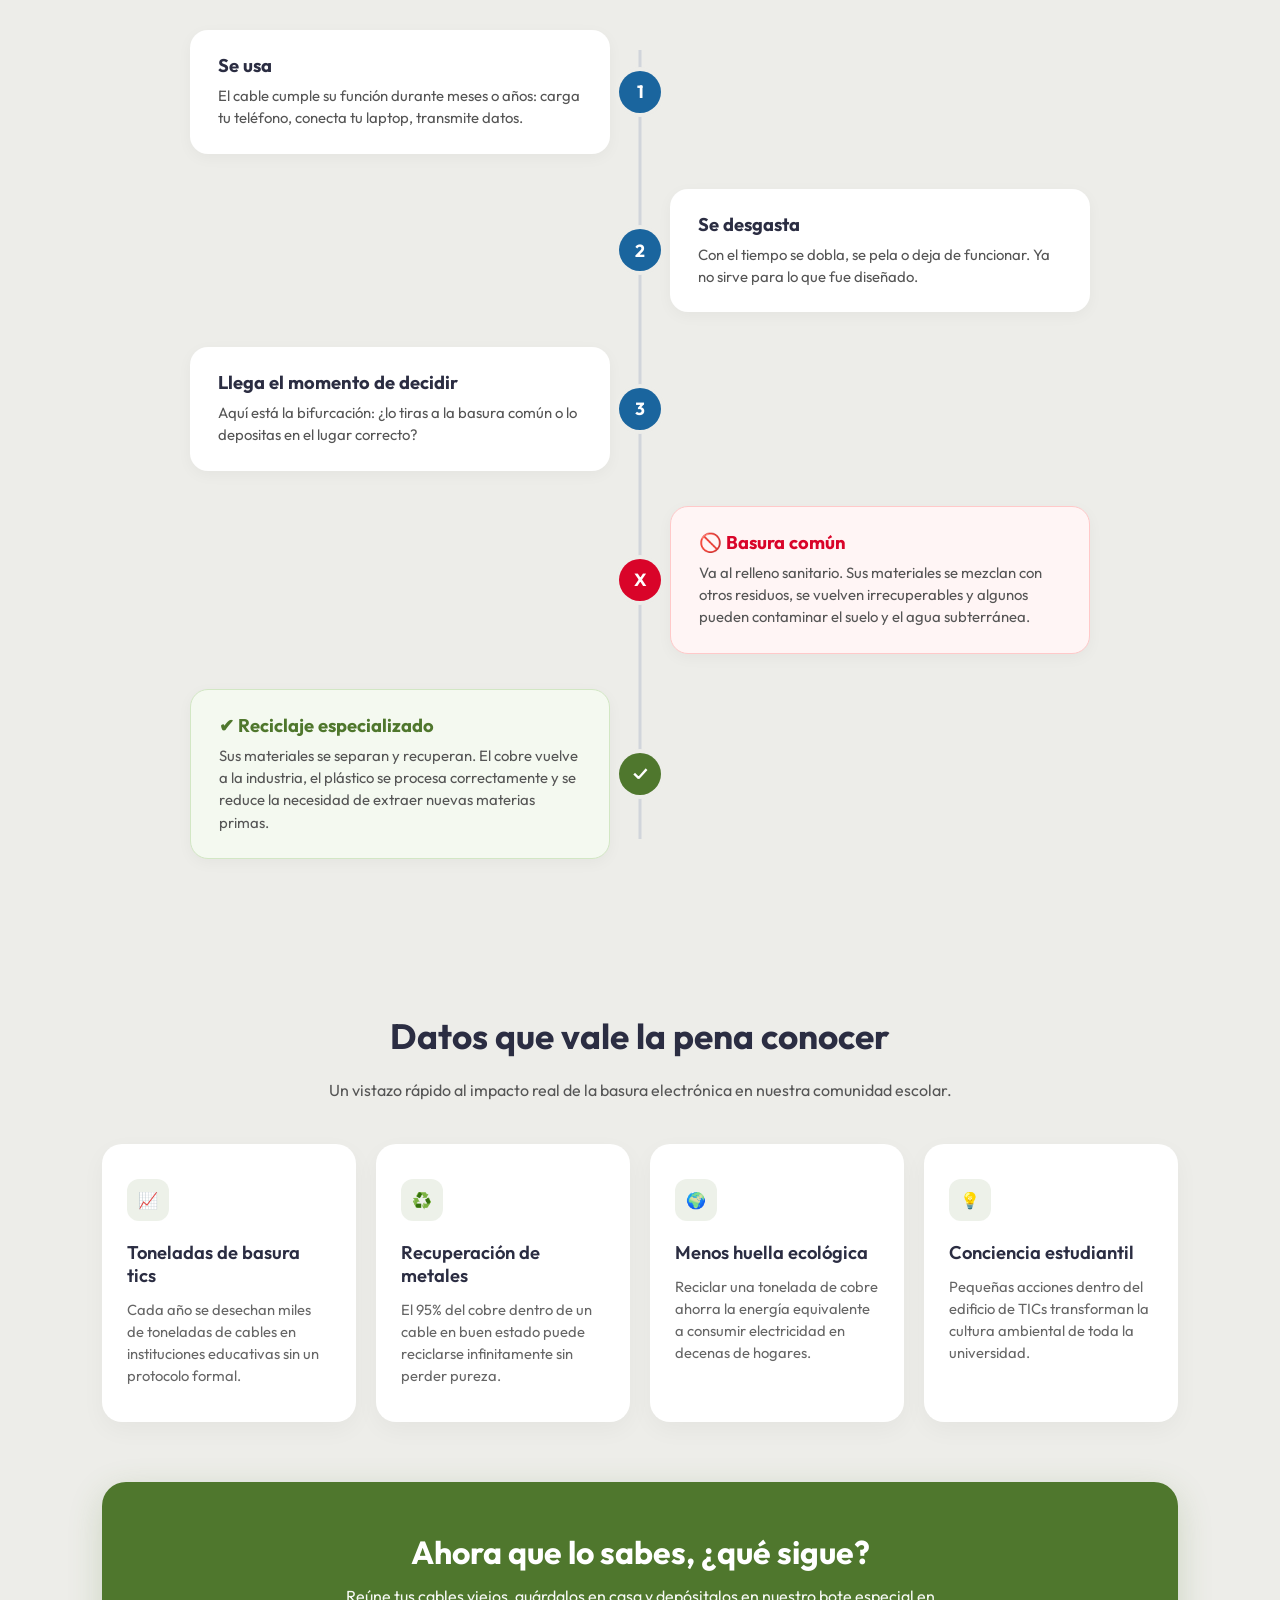
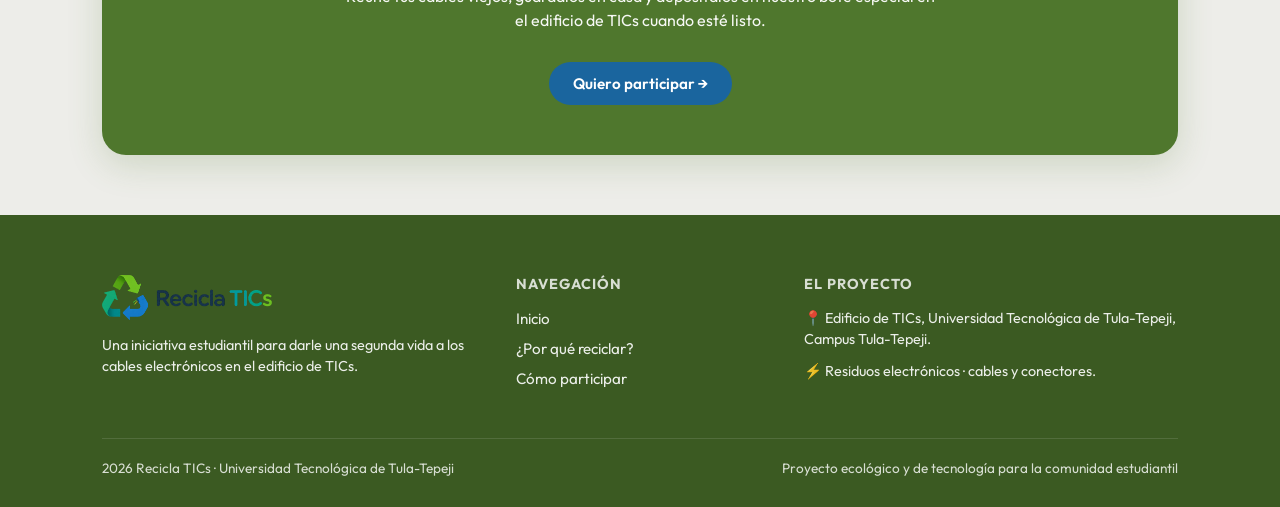
==== commit 74950558: "Agregué y corregí rutas para que POR FIN funcione el enlace de Vercel" ====
--- a/View/importancia.html
+++ b/View/importancia.html
@@ -7,16 +7,16 @@
     <title>Recicla TICs - ¿Por qué reciclar?</title>
     <!-- Google Fonts: Outfit -->
     <link href="https://fonts.googleapis.com/css2?family=Outfit:wght@300;400;500;600;700&display=swap" rel="stylesheet">
-    <link rel="stylesheet" href="Styles/style.css">
-    <script src="Scripts/script.js" defer></script>
+    <link rel="stylesheet" href="/Styles/style.css">
+    <script src="/Scripts/script.js" defer></script>
 </head>
 
 <body>
 
     <!-- HEADER -->
     <header>
-        <a href="index.html" class="logo-container">
-            <img src="Resources/logo.webp" alt="Logo" class="logo-icon">
+        <a href="/" class="logo-container">
+            <img src="/Resources/logo.webp" alt="Logo" class="logo-icon">
         </a>
 
         <button class="menu-toggle" id="menuToggle" aria-label="Abrir menú">
@@ -25,9 +25,9 @@
         </button>
 
         <nav id="navMenu">
-            <a href="index.html">Inicio</a>
-            <a href="importancia.html" class="active">¿Por qué reciclar?</a>
-            <a href="participar.html">¿Cómo participar?</a>
+            <a href="/">Inicio</a>
+            <a href="/View/importancia.html" class="active">¿Por qué reciclar?</a>
+            <a href="/View/participar.html">¿Cómo participar?</a>
         </nav>
     </header>
 
@@ -43,7 +43,7 @@
 
     <!-- IMAGEN FULL WIDTH (De lado a lado de la pantalla) -->
     <div class="hero-full-width-image reveal">
-        <img src="Resources/Imgcab.jpg" alt="Cables amontonados en desecho">
+        <img src="/Resources/Imgcab.jpg" alt="Cables amontonados en desecho">
     </div>
 
     <!-- LO QUE HAY DENTRO DE UN CABLE -->
@@ -81,7 +81,7 @@
                 </div>
             </div>
             <div class="split-image-card">
-                <img src="Resources/cobre.webp" alt="Cobre y cables pelados">
+                <img src="/Resources/cobre.webp" alt="Cobre y cables pelados">
             </div>
         </div>
     </section>
@@ -189,7 +189,7 @@
             <h2>Ahora que lo sabes, ¿qué sigue?</h2>
             <p>Reúne tus cables viejos, guárdalos en casa y depósitalos en nuestro bote especial en el edificio de TICs
                 cuando esté listo.</p>
-            <a href="participar.html" class="btn btn-blue">Quiero participar →</a>
+            <a href="/View/participar.html" class="btn btn-blue">Quiero participar →</a>
         </div>
     </section>
 
@@ -197,9 +197,8 @@
     <footer>
         <div class="footer-grid">
             <div class="footer-col">
-                <a href="index.html" class="logo-container"
-                    style="color: #ffffff; margin-bottom: 15px; display: inline-flex;">
-                    <img src="Resources/logo.webp" alt="Logo" class="logo-icon">
+                <a href="/" class="logo-container" style="color: #ffffff; margin-bottom: 15px; display: inline-flex;">
+                    <img src="/Resources/logo.webp" alt="Logo" class="logo-icon">
                 </a>
                 <p>Una iniciativa estudiantil para darle una segunda vida a los cables electrónicos en el edificio de
                     TICs.</p>
@@ -207,9 +206,9 @@
             <div class="footer-col">
                 <h4>Navegación</h4>
                 <ul>
-                    <li><a href="index.html">Inicio</a></li>
-                    <li><a href="importancia.html">¿Por qué reciclar?</a></li>
-                    <li><a href="participar.html">Cómo participar</a></li>
+                    <li><a href="/">Inicio</a></li>
+                    <li><a href="/View/importancia.html">¿Por qué reciclar?</a></li>
+                    <li><a href="/View/participar.html">Cómo participar</a></li>
                 </ul>
             </div>
             <div class="footer-col">
--- a/Styles/style.css
+++ b/Styles/style.css
@@ -0,0 +1,1232 @@
+:root {
+    --color-green-primary: #4f772d;
+    --color-blue-primary: #1a659e;
+    --color-bg-light: #edede9;
+    --color-text-dark: #2b2d42;
+    --color-card-bg: #ffffff;
+}
+
+* {
+    margin: 0;
+    padding: 0;
+    box-sizing: border-box;
+}
+
+body {
+    font-family: 'Outfit', sans-serif;
+    background-color: var(--color-bg-light);
+    color: var(--color-text-dark);
+    overflow-x: hidden;
+}
+
+/* --- HEADER / NAVBAR --- */
+header {
+    position: sticky;
+    top: 0;
+    z-index: 1000;
+    display: flex;
+    justify-content: space-between;
+    align-items: center;
+    padding: 15px 8%;
+    background-color: rgba(237, 237, 233, 0.85);
+    backdrop-filter: blur(10px);
+    -webkit-backdrop-filter: blur(10px);
+    transition: background-color 0.3s ease;
+}
+
+.logo-container {
+    display: flex;
+    align-items: center;
+    gap: 10px;
+    font-weight: 700;
+    font-size: 1.25rem;
+    color: var(--color-green-primary);
+    text-decoration: none;
+}
+
+.logo-icon {
+    height: 45px;
+    object-fit: contain;
+}
+
+nav {
+    display: flex;
+    gap: 15px;
+}
+
+nav a {
+    text-decoration: none;
+    color: var(--color-text-dark);
+    font-weight: 500;
+    font-size: 0.95rem;
+    padding: 8px 18px;
+    border-radius: 20px;
+    transition: all 0.3s ease;
+}
+
+nav a.active {
+    background-color: var(--color-green-primary);
+    color: #ffffff;
+}
+
+nav a:hover:not(.active) {
+    background-color: rgba(79, 119, 45, 0.15);
+    color: var(--color-green-primary);
+}
+
+/* --- HERO SECTION --- */
+.hero {
+    display: grid;
+    grid-template-columns: 1.1fr 0.9fr;
+    align-items: center;
+    padding: 40px 8% 80px 8%;
+    gap: 40px;
+}
+
+.hero-badge {
+    display: inline-block;
+    background-color: rgba(79, 119, 45, 0.12);
+    color: var(--color-green-primary);
+    font-size: 0.8rem;
+    font-weight: 600;
+    padding: 6px 14px;
+    border-radius: 20px;
+    margin-bottom: 20px;
+}
+
+.hero-content h1 {
+    font-size: 3.2rem;
+    line-height: 1.15;
+    font-weight: 700;
+    color: var(--color-text-dark);
+    margin-bottom: 20px;
+}
+
+.hero-content p {
+    font-size: 1.05rem;
+    line-height: 1.6;
+    color: #555555;
+    margin-bottom: 30px;
+    max-width: 500px;
+}
+
+.hero-buttons {
+    display: flex;
+    gap: 15px;
+}
+
+.btn {
+    padding: 12px 24px;
+    border-radius: 30px;
+    font-weight: 600;
+    font-size: 0.95rem;
+    cursor: pointer;
+    text-decoration: none;
+    transition: transform 0.2s, opacity 0.2s;
+    display: inline-flex;
+    align-items: center;
+    justify-content: center;
+}
+
+.btn:hover {
+    opacity: 0.9;
+    transform: translateY(-2px);
+}
+
+.btn-green {
+    background-color: var(--color-green-primary);
+    color: #ffffff;
+}
+
+.btn-outline {
+    background-color: transparent;
+    border: 2px solid var(--color-green-primary);
+    color: var(--color-green-primary);
+}
+
+.hero-image-card {
+    border-radius: 24px;
+    box-shadow: 0 10px 30px rgba(0, 0, 0, 0.3);
+    overflow: hidden;
+}
+
+.hero-image-card img {
+    width: 100%;
+    height: 100%;
+    display: block;
+    object-fit: cover;
+    border-radius: 24px;
+}
+
+/* --- SECTION: ¿DE QUÉ TRATA? --- */
+.about-section {
+    padding: 60px 8%;
+    text-align: center;
+    background-color: var(--color-bg-light);
+}
+
+.about-section h2 {
+    font-size: 2.2rem;
+    font-weight: 700;
+    margin-bottom: 20px;
+    color: var(--color-text-dark);
+}
+
+.about-section>p {
+    max-width: 750px;
+    margin: 0 auto 50px auto;
+    font-size: 1rem;
+    line-height: 1.6;
+    color: #555555;
+}
+
+.cards-grid {
+    display: grid;
+    grid-template-columns: repeat(3, 1fr);
+    gap: 25px;
+}
+
+.info-card {
+    background-color: var(--color-card-bg);
+    padding: 35px 25px;
+    border-radius: 20px;
+    text-align: left;
+    box-shadow: 0 8px 25px rgba(0, 0, 0, 0.04);
+    transition: transform 0.3s ease, opacity 0.8s ease, transform 0.8s ease;
+}
+
+.info-card:hover {
+    transform: translateY(-5px);
+}
+
+.card-icon {
+    width: 42px;
+    height: 42px;
+    background-color: rgba(79, 119, 45, 0.1);
+    border-radius: 12px;
+    display: flex;
+    align-items: center;
+    justify-content: center;
+    margin-bottom: 20px;
+    color: var(--color-green-primary);
+    font-weight: bold;
+}
+
+.info-card h3 {
+    font-size: 1.15rem;
+    font-weight: 600;
+    margin-bottom: 12px;
+    color: var(--color-text-dark);
+}
+
+.info-card p {
+    font-size: 0.92rem;
+    line-height: 1.5;
+    color: #666666;
+}
+
+/* --- BANNER / WAVY IMAGE SECTION --- */
+.banner-section {
+    position: relative;
+    margin: 60px 0;
+    height: 320px;
+    overflow: hidden;
+    display: flex;
+    align-items: center;
+    justify-content: center;
+}
+
+.banner-bg {
+    position: absolute;
+    top: 0;
+    left: 0;
+    width: 100%;
+    height: 100%;
+    object-fit: cover;
+    z-index: 1;
+}
+
+.banner-overlay {
+    position: absolute;
+    top: 0;
+    left: 0;
+    width: 100%;
+    height: 100%;
+    background: linear-gradient(135deg, rgba(26, 101, 158, 0.4), rgba(79, 119, 45, 0.3));
+    z-index: 2;
+}
+
+.banner-content {
+    position: relative;
+    z-index: 3;
+    text-align: center;
+    color: #ffffff;
+    padding: 0 20px;
+}
+
+.banner-content h2 {
+    font-size: 2rem;
+    font-weight: 600;
+    max-width: 600px;
+    line-height: 1.3;
+}
+
+/* --- CTA SECTION --- */
+.cta-container {
+    padding: 0 8% 60px 8%;
+}
+
+.cta-box {
+    background-color: var(--color-green-primary);
+    border-radius: 24px;
+    padding: 50px 30px;
+    text-align: center;
+    color: #ffffff;
+    box-shadow: 0 10px 35px rgba(79, 119, 45, 0.2);
+}
+
+.cta-box h2 {
+    font-size: 2rem;
+    font-weight: 700;
+    margin-bottom: 12px;
+}
+
+.cta-box p {
+    font-size: 1rem;
+    max-width: 600px;
+    margin: 0 auto 30px auto;
+    opacity: 0.95;
+    line-height: 1.5;
+}
+
+.btn-blue {
+    background-color: var(--color-blue-primary);
+    color: #ffffff;
+}
+
+/* --- FOOTER --- */
+footer {
+    background-color: #3b5a22;
+    color: #ffffff;
+    padding: 60px 8% 30px 8%;
+}
+
+.footer-grid {
+    display: grid;
+    grid-template-columns: 1.5fr 1fr 1.5fr;
+    gap: 40px;
+    margin-bottom: 40px;
+}
+
+.footer-col h4 {
+    font-size: 0.9rem;
+    text-transform: uppercase;
+    letter-spacing: 1px;
+    margin-bottom: 15px;
+    opacity: 0.8;
+}
+
+.footer-col ul {
+    list-style: none;
+}
+
+.footer-col ul li {
+    margin-bottom: 10px;
+}
+
+.footer-col ul li a {
+    color: #ffffff;
+    text-decoration: none;
+    font-size: 0.95rem;
+    opacity: 0.9;
+    transition: opacity 0.2s;
+}
+
+.footer-col ul li a:hover {
+    opacity: 1;
+}
+
+.footer-col p {
+    font-size: 0.9rem;
+    line-height: 1.5;
+    opacity: 0.9;
+}
+
+.footer-bottom {
+    border-top: 1px solid rgba(255, 255, 255, 0.15);
+    padding-top: 20px;
+    display: flex;
+    justify-content: space-between;
+    font-size: 0.85rem;
+    opacity: 0.8;
+}
+
+/* --- ANIMACIONES DE SCROLL REVEAL --- */
+.reveal {
+    opacity: 0;
+    transform: translateY(30px);
+    transition: opacity 0.8s ease-out, transform 0.8s ease-out;
+}
+
+.reveal.active {
+    opacity: 1;
+    transform: translateY(0);
+}
+
+/* --- BOTÓN HAMBURGUESA (Oculto en escritorio) --- */
+.menu-toggle {
+    display: none;
+    background: transparent;
+    border: none;
+    font-family: 'Outfit', sans-serif;
+    font-size: 1rem;
+    font-weight: 500;
+    color: var(--color-text-dark);
+    cursor: pointer;
+    align-items: center;
+    gap: 6px;
+    padding: 6px 12px;
+    border-radius: 12px;
+    transition: background-color 0.2s ease;
+}
+
+.menu-toggle:hover {
+    background-color: rgba(79, 119, 45, 0.1);
+}
+
+/* --- RESPONSIVO MÓVIL CON ANIMACIÓN SUAVE --- */
+@media (max-width: 900px) {
+    header {
+        position: sticky;
+        top: 0;
+        flex-wrap: wrap;
+        padding: 15px 5%;
+    }
+
+    .menu-toggle {
+        display: flex;
+        /* Se muestra solo en pantallas móviles */
+    }
+
+    /* Menú desplegable animado con max-height y opacidad */
+    nav {
+        display: flex;
+        flex-direction: column;
+        width: 100%;
+        gap: 10px;
+        max-height: 0;
+        opacity: 0;
+        visibility: hidden;
+        overflow: hidden;
+        padding-top: 0;
+        padding-bottom: 0;
+        transition: max-height 0.4s cubic-bezier(0.4, 0, 0.2, 1),
+            opacity 0.3s ease-in-out,
+            visibility 0.4s ease-in-out,
+            padding 0.3s ease-in-out;
+    }
+
+    /* Clase activa para abrir el menú con animación */
+    nav.active {
+        max-height: 250px;
+        /* Altura suficiente para contener los enlaces */
+        opacity: 1;
+        visibility: visible;
+        padding-top: 15px;
+        padding-bottom: 5px;
+    }
+
+    nav a {
+        width: 100%;
+        text-align: left;
+        padding: 12px 16px;
+        border-radius: 30px;
+        font-size: 1rem;
+    }
+
+    /* Ajustes generales del hero y elementos en móviles */
+    .hero {
+        grid-template-columns: 1fr;
+        padding: 20px 5% 40px 5%;
+        gap: 25px;
+    }
+
+    .hero-content h1 {
+        font-size: 2.2rem;
+    }
+
+    .hero-buttons {
+        flex-direction: column;
+        width: 100%;
+    }
+
+    .hero-buttons .btn {
+        width: 100%;
+    }
+
+    .cards-grid {
+        grid-template-columns: 1fr;
+    }
+
+    .footer-grid {
+        grid-template-columns: 1fr;
+        gap: 30px;
+    }
+
+    .footer-bottom {
+        flex-direction: column;
+        gap: 10px;
+        text-align: center;
+    }
+}
+
+
+/* --- ESTILOS ESPECÍFICOS PARA LA PÁGINA DE IMPORTANCIA --- */
+.hero-importance {
+    padding: 40px 8% 20px 8%;
+    text-align: center;
+}
+
+.hero-importance-content {
+    max-width: 800px;
+    margin: 0 auto 30px auto;
+}
+
+.hero-importance-content h1 {
+    font-size: 3rem;
+    font-weight: 700;
+    margin-bottom: 15px;
+    color: var(--color-text-dark);
+}
+
+.hero-importance-content p {
+    font-size: 1.1rem;
+    color: #555555;
+    line-height: 1.6;
+}
+
+/* --- IMAGEN HERO FULL WIDTH CON DESTELLO Y DIFUMINADO SUTIL --- */
+.hero-full-width-image {
+    position: relative;
+    width: 100vw;
+    margin-left: calc(-50vw + 50%);
+    margin-right: calc(-50vw + 50%);
+    height: 380px;
+    overflow: hidden;
+    margin-bottom: 50px;
+}
+
+/* Pseudo-elemento ::after que crea el difuminado con el color del fondo (#edede9) */
+.hero-full-width-image::after {
+    content: '';
+    position: absolute;
+    top: 0;
+    left: 0;
+    width: 100%;
+    height: 100%;
+    pointer-events: none;
+    background: linear-gradient(to bottom,
+            rgba(237, 237, 233, 0.3) 0%,
+            rgba(237, 237, 233, 0) 18%,
+            rgba(237, 237, 233, 0) 80%,
+            rgba(237, 237, 233, 0.3) 100%);
+}
+
+.hero-full-width-image img {
+    width: 100%;
+    height: 100%;
+    object-fit: cover;
+    display: block;
+}
+
+/* Split Section (Texto + Imagen al lado) */
+.content-split {
+    display: grid;
+    grid-template-columns: 1.1fr 0.9fr;
+    gap: 40px;
+    align-items: center;
+    text-align: left;
+}
+
+.split-text h2 {
+    font-size: 2.2rem;
+    margin-bottom: 20px;
+}
+
+.split-text>p {
+    font-size: 1rem;
+    line-height: 1.6;
+    color: #555;
+    margin-bottom: 25px;
+}
+
+.mini-features {
+    display: flex;
+    flex-direction: column;
+    gap: 15px;
+}
+
+.mini-feature-item {
+    display: flex;
+    gap: 15px;
+    align-items: flex-start;
+    background: #ffffff;
+    padding: 15px;
+    border-radius: 14px;
+    box-shadow: 0 4px 15px rgba(0, 0, 0, 0.03);
+}
+
+.mini-icon {
+    font-size: 1.5rem;
+    background: rgba(79, 119, 45, 0.1);
+    padding: 8px 12px;
+    border-radius: 10px;
+}
+
+.mini-feature-item strong {
+    display: block;
+    font-size: 1rem;
+    color: var(--color-text-dark);
+    margin-bottom: 4px;
+}
+
+.mini-feature-item p {
+    font-size: 0.88rem;
+    color: #666;
+    line-height: 1.4;
+}
+
+.split-image-card {
+    border-radius: 20px;
+    overflow: hidden;
+    box-shadow: 0 10px 30px rgba(0, 0, 0, 0.1);
+}
+
+.split-image-card img {
+    width: 100%;
+    height: 100%;
+    min-height: 320px;
+    object-fit: cover;
+    display: block;
+}
+
+/* Timeline / El recorrido de un cable */
+.timeline-section {
+    padding: 60px 8%;
+    background-color: var(--color-bg-light);
+    text-align: center;
+}
+
+.timeline-section h2 {
+    font-size: 2.2rem;
+    margin-bottom: 10px;
+}
+
+.timeline-wrapper {
+    position: relative;
+    max-width: 900px;
+    margin: 40px auto 0 auto;
+}
+
+.subtitle-center {
+    color: #666;
+    margin-bottom: 40px;
+}
+
+/* Línea vertical central */
+.timeline-line {
+    position: absolute;
+    top: 20px;
+    bottom: 20px;
+    left: 50%;
+    width: 3px;
+    background-color: #d1d5db;
+    transform: translateX(-50%);
+    z-index: 1;
+}
+
+.timeline-row {
+    display: grid;
+    grid-template-columns: 1fr 60px 1fr;
+    align-items: center;
+    margin-bottom: 35px;
+    position: relative;
+    z-index: 2;
+}
+
+/* Círculo numerado central sobre la línea */
+.timeline-dot {
+    width: 42px;
+    height: 42px;
+    background-color: var(--color-blue-primary);
+    color: #ffffff;
+    border-radius: 50%;
+    display: flex;
+    align-items: center;
+    justify-content: center;
+    font-weight: 700;
+    font-size: 1.1rem;
+    margin: 0 auto;
+    box-shadow: 0 0 0 4px var(--color-bg-light);
+}
+
+.timeline-dot.dot-red {
+    background-color: #d90429;
+}
+
+.timeline-dot.dot-green {
+    background-color: var(--color-green-primary);
+}
+
+/* Cajas de texto */
+.timeline-box {
+    background: #ffffff;
+    padding: 24px 28px;
+    border-radius: 18px;
+    box-shadow: 0 4px 15px rgba(0, 0, 0, 0.04);
+    text-align: left;
+}
+
+.timeline-box h3 {
+    font-size: 1.15rem;
+    font-weight: 700;
+    margin-bottom: 8px;
+    color: var(--color-text-dark);
+}
+
+.timeline-box p {
+    font-size: 0.93rem;
+    color: #555555;
+    line-height: 1.5;
+}
+
+/* Variación Alerta Roja */
+.timeline-box.box-alert {
+    background-color: #fff5f5;
+    border: 1px solid #ffc9c9;
+}
+
+.text-red {
+    color: #d90429 !important;
+}
+
+/* Variación Éxito Verde */
+.timeline-box.box-success {
+    background-color: #f4f9f0;
+    border: 1px solid #d2e7c4;
+}
+
+.text-green {
+    color: var(--color-green-primary) !important;
+}
+
+/* --- ANIMACIONES LATERALES HACIA ADENTRO --- */
+.reveal-left {
+    opacity: 0;
+    transform: translateX(-50px);
+    transition: opacity 0.8s ease-out, transform 0.8s ease-out;
+}
+
+.reveal-right {
+    opacity: 0;
+    transform: translateX(50px);
+    transition: opacity 0.8s ease-out, transform 0.8s ease-out;
+}
+
+.reveal-left.active,
+.reveal-right.active {
+    opacity: 1;
+    transform: translateX(0);
+}
+
+.badge-alert {
+    display: inline-block;
+    margin-top: 10px;
+    background-color: rgba(217, 4, 41, 0.1);
+    color: #d90429;
+    font-size: 0.78rem;
+    font-weight: 600;
+    padding: 4px 10px;
+    border-radius: 8px;
+}
+
+/* Grid de 4 columnas */
+.cards-grid-4 {
+    display: grid;
+    grid-template-columns: repeat(4, 1fr);
+    gap: 20px;
+}
+
+/* Ajuste responsive para móviles del timeline */
+@media (max-width: 900px) {
+    .timeline-line {
+        left: 20px;
+    }
+
+    .timeline-row {
+        grid-template-columns: 40px 1fr;
+        gap: 15px;
+    }
+
+    .timeline-row.left .timeline-empty,
+    .timeline-row.right .timeline-empty {
+        display: none;
+    }
+
+    .timeline-row.left .timeline-box {
+        order: 2;
+    }
+
+    .timeline-row.left .timeline-dot {
+        order: 1;
+        margin: 0;
+    }
+
+    .timeline-row.right .timeline-dot {
+        margin: 0;
+    }
+
+    /* En móvil las animaciones laterales pasan a ser verticales suaves */
+    .reveal-left,
+    .reveal-right {
+        transform: translateY(30px);
+    }
+}
+
+
+/* --- ESTILOS ESPECÍFICOS PARA LA PÁGINA DE PARTICIPAR --- */
+
+/* Control de tamaño exclusivo para la imagen del bote sin afectar otras páginas */
+.bote-image-card {
+    width: 100%;
+    max-width: 450px;
+    aspect-ratio: 1 / 1;
+    margin: 0 auto;
+}
+
+.bote-image-card img {
+    width: 100% !important;
+    height: 100% !important;
+    object-fit: cover !important;
+    display: block;
+}
+
+/* Contenedor con tira superpuesta en imagen */
+.container-with-badge {
+    position: relative;
+}
+
+.image-overlay-badge {
+    position: absolute;
+    bottom: 20px;
+    left: 50%;
+    transform: translateX(-50%);
+    width: max-content;
+    max-width: 90%;
+    background-color: rgba(79, 119, 45, 0.92);
+    backdrop-filter: blur(5px);
+    -webkit-backdrop-filter: blur(5px);
+    color: #ffffff;
+    padding: 10px 20px;
+    border-radius: 12px;
+    font-size: 0.88rem;
+    font-weight: 500;
+    box-shadow: 0 4px 15px rgba(0, 0, 0, 0.2);
+    display: flex;
+    align-items: center;
+    gap: 8px;
+    text-align: center;
+}
+
+/* Grid de 6 elementos con formato horizontal (emoji a la izquierda, texto a la derecha) */
+.cards-grid-6 {
+    display: grid;
+    grid-template-columns: repeat(3, 1fr);
+    gap: 25px;
+    margin-bottom: 30px;
+}
+
+.info-card-horizontal {
+    background-color: var(--color-card-bg);
+    padding: 25px 20px;
+    border-radius: 20px;
+    display: flex;
+    gap: 18px;
+    align-items: flex-start;
+    text-align: left;
+    box-shadow: 0 8px 25px rgba(0, 0, 0, 0.04);
+    transition: transform 0.3s ease;
+}
+
+.info-card-horizontal:hover {
+    transform: translateY(-5px);
+}
+
+.info-card-horizontal .card-icon {
+    flex-shrink: 0;
+    margin-bottom: 0;
+    width: 45px;
+    height: 45px;
+    background-color: rgba(79, 119, 45, 0.1);
+    border-radius: 12px;
+    display: flex;
+    align-items: center;
+    justify-content: center;
+    font-size: 1.2rem;
+}
+
+.card-text h3 {
+    font-size: 1.05rem;
+    font-weight: 600;
+    margin-bottom: 6px;
+    color: var(--color-text-dark);
+}
+
+.card-text p {
+    font-size: 0.86rem;
+    line-height: 1.4;
+    color: #666666;
+}
+
+.alert-box-wide {
+    background-color: #fff5f5;
+    border: 1px solid #ffc9c9;
+    color: #c92a2a;
+    padding: 16px 20px;
+    border-radius: 14px;
+    text-align: center;
+    font-size: 0.92rem;
+    font-weight: 500;
+    max-width: 900px;
+    margin: 0 auto;
+}
+
+/* Timeline Horizontal sin cards (Puntos sobre la línea y textos abajo) */
+.timeline-horizontal-section {
+    padding: 60px 8%;
+    background-color: var(--color-bg-light);
+    text-align: center;
+}
+
+.steps-horizontal-wrapper {
+    position: relative;
+    display: grid;
+    grid-template-columns: repeat(3, 1fr);
+    gap: 40px;
+    max-width: 1000px;
+    margin: 50px auto 0 auto;
+}
+
+.step-horizontal-line {
+    position: absolute;
+    top: 25px;
+    /* Alineado exactamente a la mitad del círculo de 50px */
+    left: 15%;
+    right: 15%;
+    height: 3px;
+    background-color: #d1d5db;
+    z-index: 1;
+}
+
+.step-item {
+    display: flex;
+    flex-direction: column;
+    align-items: center;
+    text-align: center;
+    position: relative;
+    z-index: 2;
+}
+
+.step-dot {
+    width: 50px;
+    height: 50px;
+    background-color: var(--color-green-primary);
+    color: #ffffff;
+    border-radius: 50%;
+    display: flex;
+    align-items: center;
+    justify-content: center;
+    font-size: 1.25rem;
+    font-weight: 700;
+    margin-bottom: 20px;
+    box-shadow: 0 0 0 6px var(--color-bg-light);
+    /* Borde estético del color del fondo */
+}
+
+.step-content h3 {
+    font-size: 1.15rem;
+    font-weight: 700;
+    margin-bottom: 8px;
+    color: var(--color-text-dark);
+}
+
+.step-content p {
+    font-size: 0.9rem;
+    color: #666666;
+    line-height: 1.5;
+}
+
+/* --- ANIMACIONES ESCALONADAS EN CASCADA (STAGGER) PARA LOS 3 PASOS --- */
+.reveal-stagger-1,
+.reveal-stagger-2,
+.reveal-stagger-3 {
+    opacity: 0;
+    transform: translateY(30px);
+    transition: opacity 0.7s ease-out, transform 0.7s ease-out;
+}
+
+.reveal-stagger-1.active {
+    opacity: 1;
+    transform: translateY(0);
+    transition-delay: 0.1s;
+}
+
+.reveal-stagger-2.active {
+    opacity: 1;
+    transform: translateY(0);
+    transition-delay: 0.3s;
+}
+
+.reveal-stagger-3.active {
+    opacity: 1;
+    transform: translateY(0);
+    transition-delay: 0.5s;
+}
+
+/* Responsive para la sección móvil de participar */
+@media (max-width: 900px) {
+    header {
+        position: sticky;
+        top: 0;
+        flex-wrap: wrap;
+        padding: 15px 5%;
+    }
+
+    .menu-toggle {
+        display: flex;
+    }
+
+    nav {
+        display: flex;
+        flex-direction: column;
+        width: 100%;
+        gap: 10px;
+        max-height: 0;
+        opacity: 0;
+        visibility: hidden;
+        overflow: hidden;
+        padding-top: 0;
+        padding-bottom: 0;
+        transition: max-height 0.4s cubic-bezier(0.4, 0, 0.2, 1),
+            opacity 0.3s ease-in-out,
+            visibility 0.4s ease-in-out,
+            padding 0.3s ease-in-out;
+    }
+
+    nav.active {
+        max-height: 250px;
+        opacity: 1;
+        visibility: visible;
+        padding-top: 15px;
+        padding-bottom: 5px;
+    }
+
+    nav a {
+        width: 100%;
+        text-align: left;
+        padding: 12px 16px;
+        border-radius: 30px;
+        font-size: 1rem;
+    }
+
+    .hero {
+        grid-template-columns: 1fr;
+        padding: 20px 5% 40px 5%;
+        gap: 25px;
+    }
+
+    .hero-content h1 {
+        font-size: 2.2rem;
+    }
+
+    .hero-buttons {
+        flex-direction: column;
+        width: 100%;
+    }
+
+    .hero-buttons .btn {
+        width: 100%;
+    }
+
+    .cards-grid,
+    .cards-grid-6,
+    .cards-grid-4 {
+        grid-template-columns: 1fr;
+    }
+
+    .footer-grid {
+        grid-template-columns: 1fr;
+        gap: 30px;
+    }
+
+    .footer-bottom {
+        flex-direction: column;
+        gap: 10px;
+        text-align: center;
+    }
+
+    .timeline-line {
+        left: 20px;
+    }
+
+    .timeline-row {
+        grid-template-columns: 40px 1fr;
+        gap: 15px;
+    }
+
+    .timeline-row.left .timeline-empty,
+    .timeline-row.right .timeline-empty {
+        display: none;
+    }
+
+    .timeline-row.left .timeline-box {
+        order: 2;
+    }
+
+    .timeline-row.left .timeline-dot {
+        order: 1;
+        margin: 0;
+    }
+
+    .timeline-row.right .timeline-dot {
+        margin: 0;
+    }
+
+    .reveal-left,
+    .reveal-right {
+        transform: translateY(30px);
+    }
+
+    .steps-horizontal-wrapper {
+        grid-template-columns: 1fr;
+        gap: 30px;
+    }
+
+    .step-horizontal-line {
+        display: none;
+    }
+
+    /* --- CAMBIOS ESPECÍFICOS PARA MÓVIL EN "CÓMO PARTICIPAR" --- */
+
+    /* 1. Reordenar el contenido del bote: Título -> Imagen -> Tira verde -> Descripción */
+    .about-section .content-split {
+        display: flex;
+        flex-direction: column;
+    }
+
+    /* Orden estricto que pediste para el bote */
+    .mobile-order-1 {
+        order: 1;
+    }
+
+    .mobile-order-2 {
+        order: 2;
+        width: 100%;
+        max-width: 320px;
+        aspect-ratio: 1 / 1;
+        margin: 15px auto;
+    }
+
+    .mobile-order-3 {
+        order: 3;
+        position: static !important;
+        transform: none !important;
+        width: max-content;
+        max-width: 100%;
+        margin: 0 auto 20px auto;
+        box-shadow: 0 4px 12px rgba(0, 0, 0, 0.1);
+    }
+
+    .mobile-order-4 {
+        order: 4;
+    }
+
+    /* 3. Fondo de cables blancos SOLO para la sección "¿Dónde está el bote?" en móvil */
+    .about-section:has(.reveal-right) {
+        position: relative;
+        background-image: linear-gradient(rgba(237, 237, 233, 0.7), rgba(237, 237, 233, 0.7)), url('/Resources/cables-blancos.webp');
+        background-size: cover;
+        background-position: center;
+        border-radius: 20px;
+        margin: 20px 4%;
+        padding: 40px 6%;
+    }
+
+    /* Ocultamos la tarjeta derecha original ya que ahora se usa como fondo */
+    .about-section .content-split .split-image-card.reveal-right {
+        display: none;
+    }
+}
+
+/* --- CONTROL DE VISIBILIDAD ESCRITORIO / MÓVIL --- */
+.mobile-only {
+    display: none !important;
+}
+
+.desktop-only {
+    display: grid !important;
+}
+
+@media (max-width: 900px) {
+    .desktop-only {
+        display: none !important;
+    }
+
+    .mobile-only {
+        display: flex !important;
+        flex-direction: column;
+        align-items: center;
+        text-align: center;
+    }
+
+    .mobile-image-wrap {
+        width: 100%;
+        max-width: 320px;
+        aspect-ratio: 1 / 1;
+        margin: 15px auto;
+        border-radius: 20px;
+        overflow: hidden;
+        box-shadow: 0 10px 30px rgba(0, 0, 0, 0.1);
+    }
+
+    .mobile-image-wrap img {
+        width: 100%;
+        height: 100%;
+        object-fit: cover;
+        display: block;
+    }
+
+    .mobile-badge-wrap {
+        position: static !important;
+        transform: none !important;
+        width: max-content;
+        max-width: 100%;
+        margin: 0 auto 20px auto;
+        box-shadow: 0 4px 12px rgba(0, 0, 0, 0.1);
+    }
+
+    /* Fondo de cables blancos más visible SOLO en la sección "¿Dónde está el bote?" en móvil */
+    .about-section:has(.reveal-right) {
+        position: relative;
+        background-image: linear-gradient(rgba(237, 237, 233, 0.7), rgba(237, 237, 233, 0.7)), url('/Resources/cables-blancos.webp');
+        background-size: cover;
+        background-position: center;
+        border-radius: 20px;
+        margin: 20px 4%;
+        padding: 40px 6%;
+    }
+
+    .about-section .content-split .split-image-card.reveal-right {
+        display: none;
+    }
+}
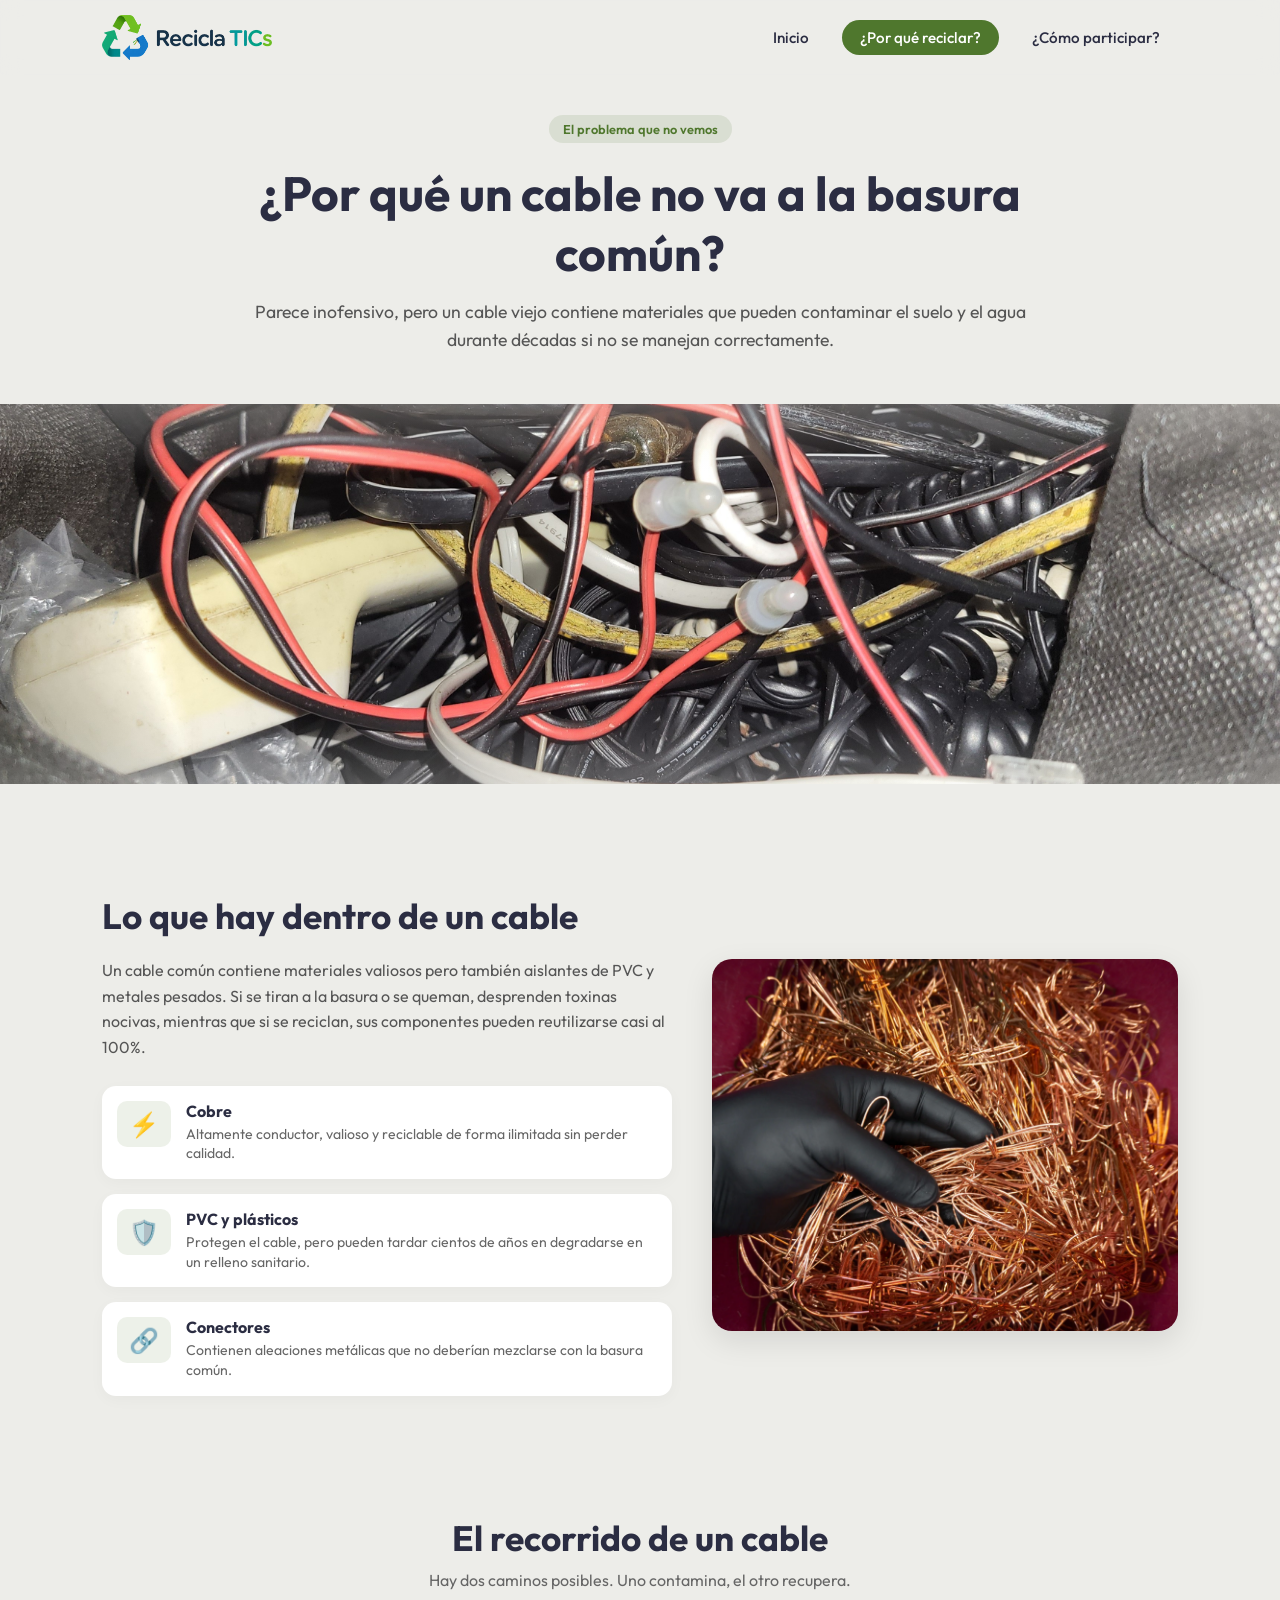
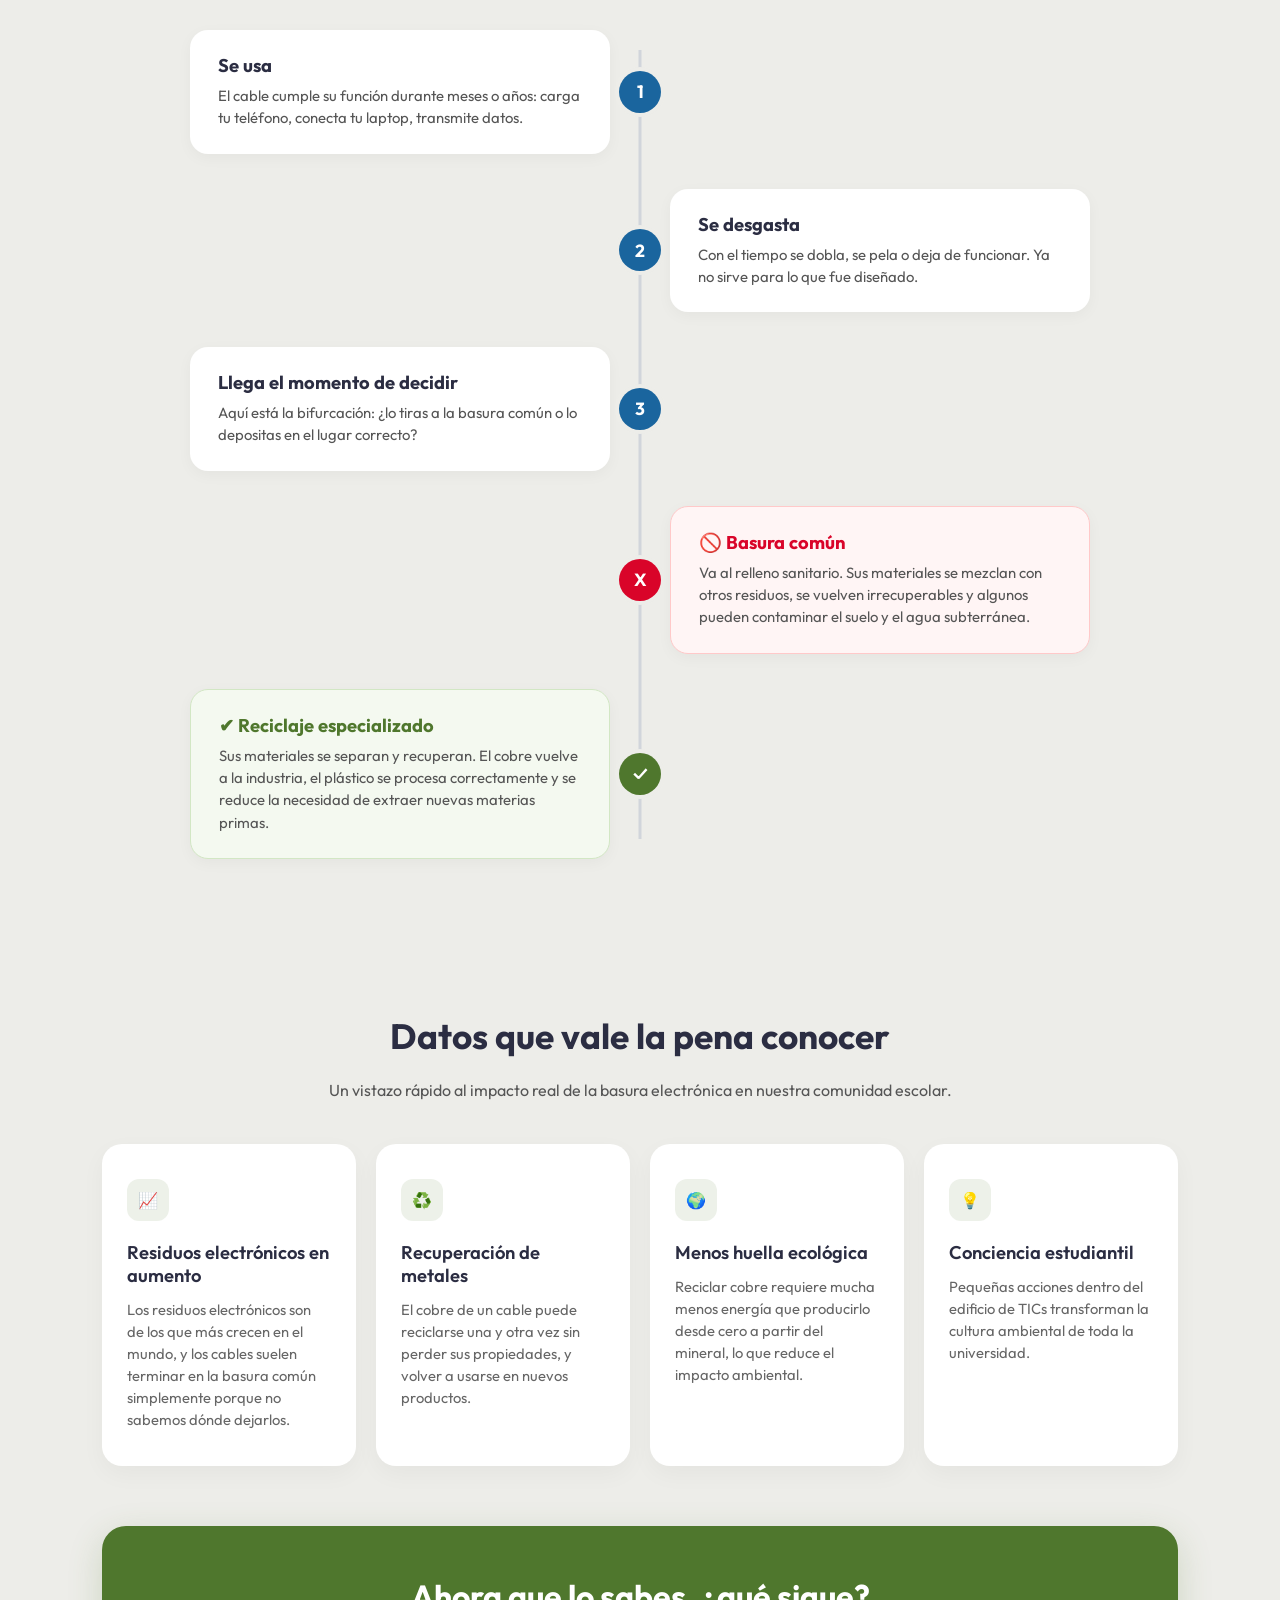
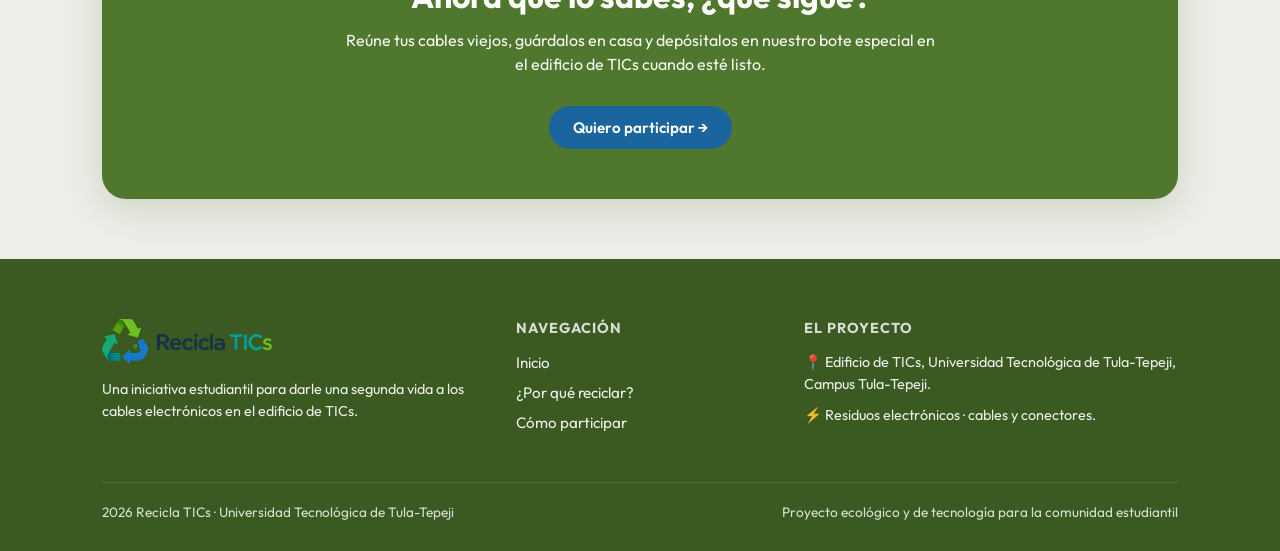
==== commit 58cd5f80: "Modifiqué algunos datos que valen la pena conocer en importancia.html" ====
--- a/View/importancia.html
+++ b/View/importancia.html
@@ -158,21 +158,21 @@
         <div class="cards-grid-4">
             <div class="info-card">
                 <div class="card-icon">📈</div>
-                <h3>Toneladas de basura tics</h3>
-                <p>Cada año se desechan miles de toneladas de cables en instituciones educativas sin un protocolo
-                    formal.</p>
+                <h3>Residuos electrónicos en aumento</h3>
+                <p>Los residuos electrónicos son de los que más crecen en el mundo, y los cables suelen terminar en la
+                    basura común simplemente porque no sabemos dónde dejarlos.</p>
             </div>
             <div class="info-card">
                 <div class="card-icon">♻️</div>
                 <h3>Recuperación de metales</h3>
-                <p>El 95% del cobre dentro de un cable en buen estado puede reciclarse infinitamente sin perder pureza.
-                </p>
+                <p>El cobre de un cable puede reciclarse una y otra vez sin perder sus propiedades, y volver a usarse en
+                    nuevos productos.</p>
             </div>
             <div class="info-card">
                 <div class="card-icon">🌍</div>
                 <h3>Menos huella ecológica</h3>
-                <p>Reciclar una tonelada de cobre ahorra la energía equivalente a consumir electricidad en decenas de
-                    hogares.</p>
+                <p>Reciclar cobre requiere mucha menos energía que producirlo desde cero a partir del mineral, lo que
+                    reduce el impacto ambiental.</p>
             </div>
             <div class="info-card">
                 <div class="card-icon">💡</div>
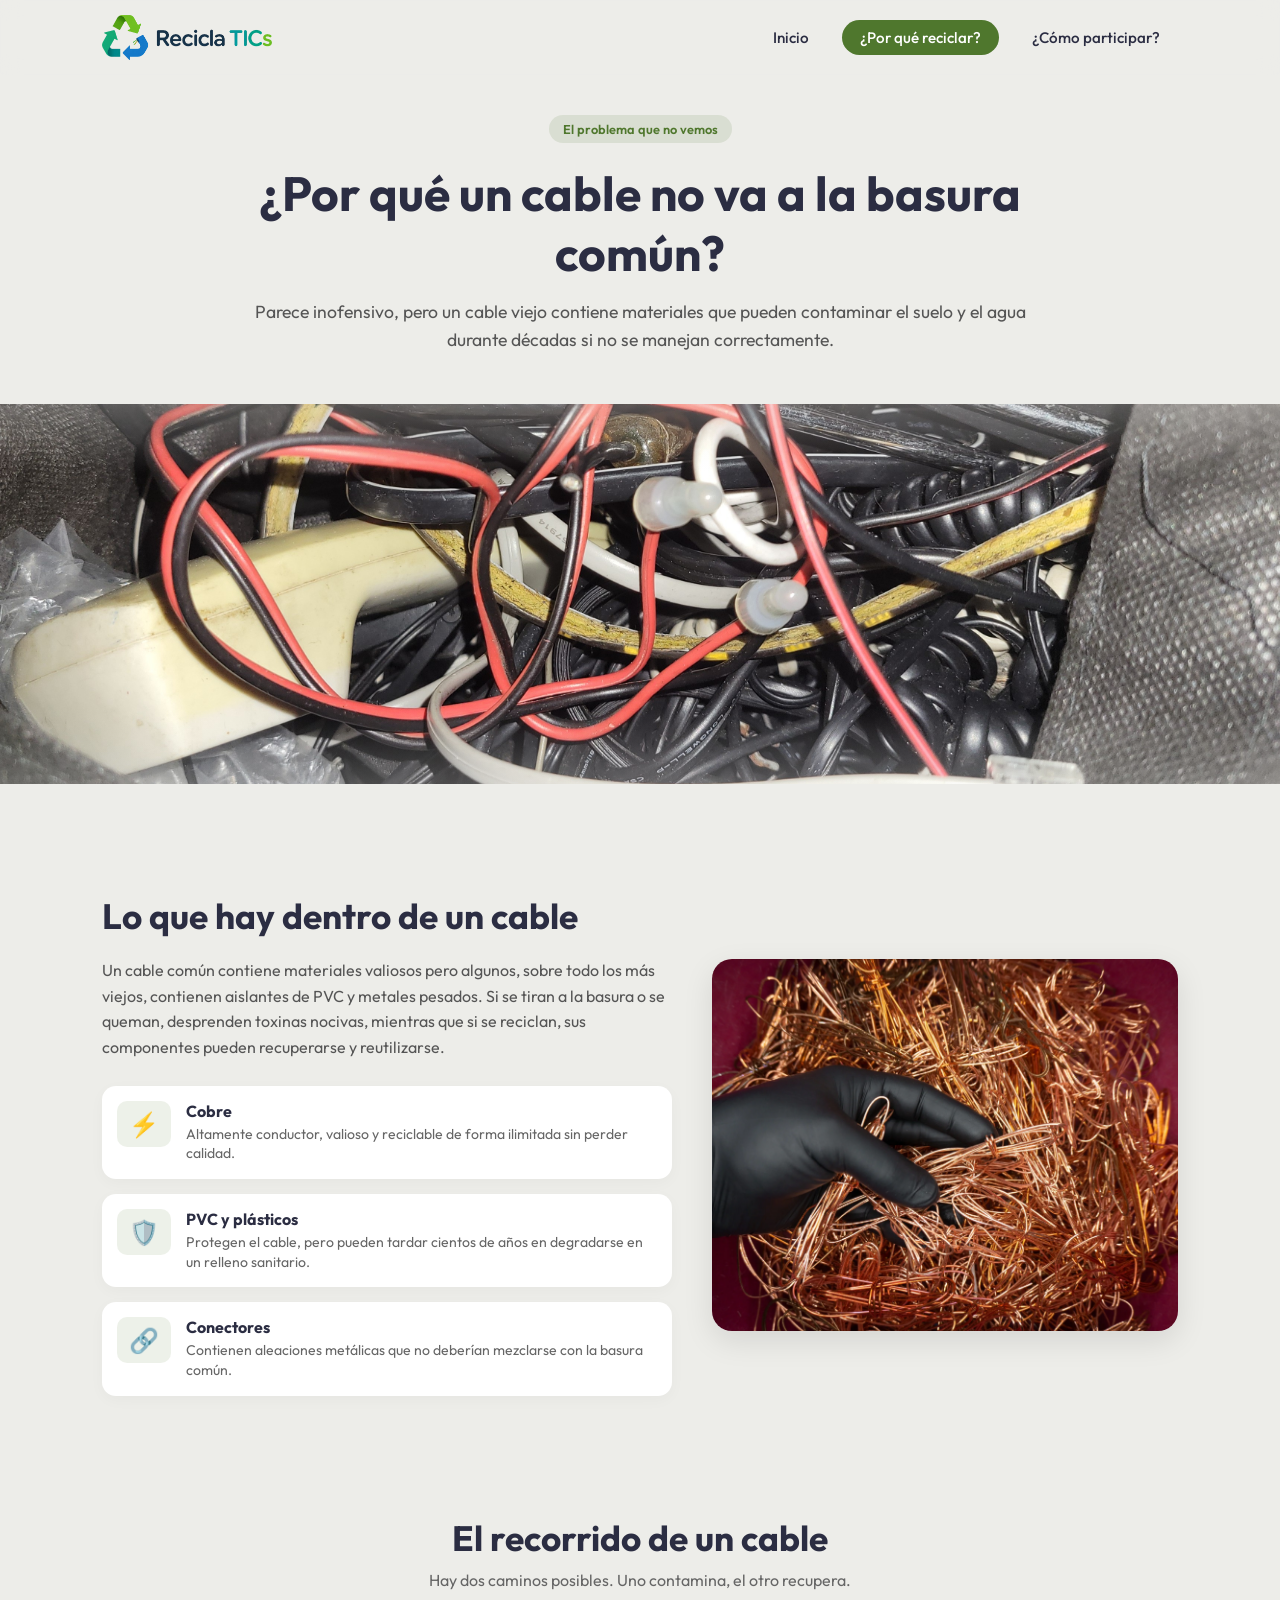
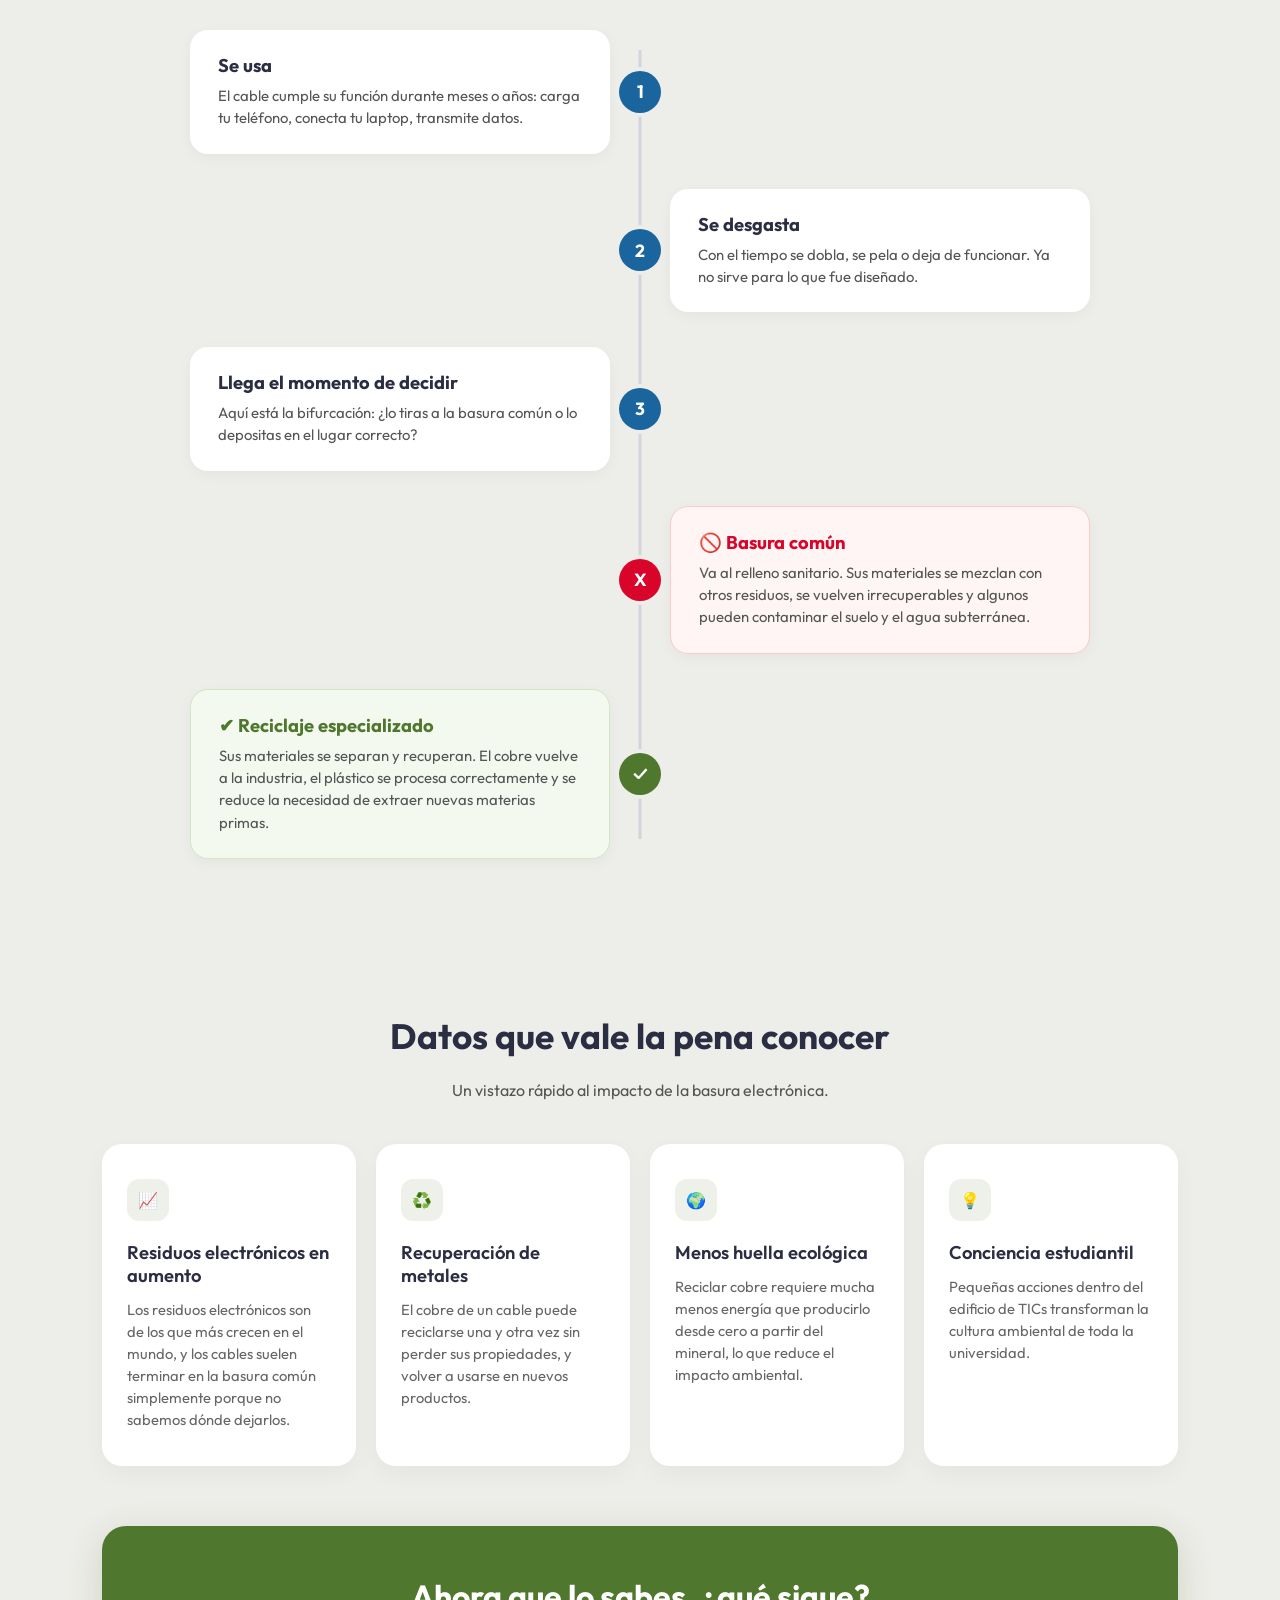
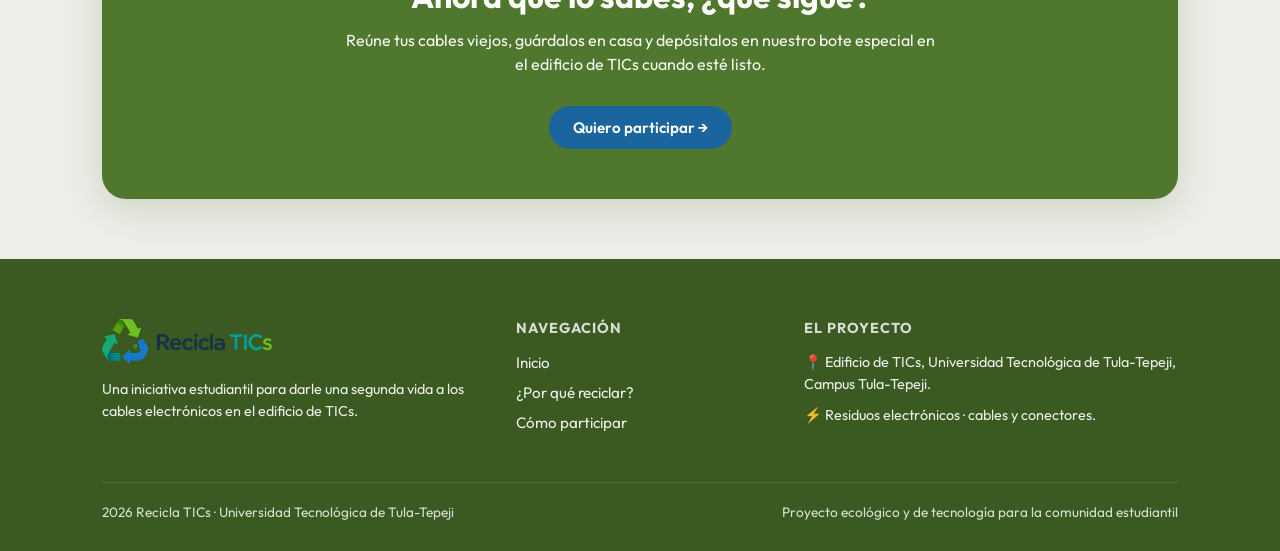
==== commit f03b3597: "Máaaaaaaas correcciones" ====
--- a/View/importancia.html
+++ b/View/importancia.html
@@ -51,9 +51,9 @@
         <div class="content-split">
             <div class="split-text">
                 <h2>Lo que hay dentro de un cable</h2>
-                <p>Un cable común contiene materiales valiosos pero también aislantes de PVC y metales pesados. Si se
-                    tiran a la basura o se queman, desprenden toxinas nocivas, mientras que si se reciclan, sus
-                    componentes pueden reutilizarse casi al 100%.</p>
+                <p>Un cable común contiene materiales valiosos pero algunos, sobre todo los más viejos, contienen
+                    aislantes de PVC y metales pesados. Si se tiran a la basura o se queman, desprenden toxinas nocivas,
+                    mientras que si se reciclan, sus componentes pueden recuperarse y reutilizarse.</p>
 
                 <div class="mini-features">
                     <div class="mini-feature-item">
@@ -152,8 +152,8 @@
     <!-- DATOS QUE VALE LA PENA CONOCER -->
     <section class="about-section reveal">
         <h2>Datos que vale la pena conocer</h2>
-        <p style="text-align: center; margin-bottom: 40px; color: #555;">Un vistazo rápido al impacto real de la basura
-            electrónica en nuestra comunidad escolar.</p>
+        <p style="text-align: center; margin-bottom: 40px; color: #555;">Un vistazo rápido al impacto de la basura
+            electrónica.</p>
 
         <div class="cards-grid-4">
             <div class="info-card">
@@ -198,7 +198,7 @@
         <div class="footer-grid">
             <div class="footer-col">
                 <a href="/" class="logo-container" style="color: #ffffff; margin-bottom: 15px; display: inline-flex;">
-                    <img src="/Resources/logo.webp" alt="Logo" class="logo-icon">
+                    <img src="/Resources/logo.webp" alt="Recicla TICs, ir al inicio" class="logo-icon">
                 </a>
                 <p>Una iniciativa estudiantil para darle una segunda vida a los cables electrónicos en el edificio de
                     TICs.</p>
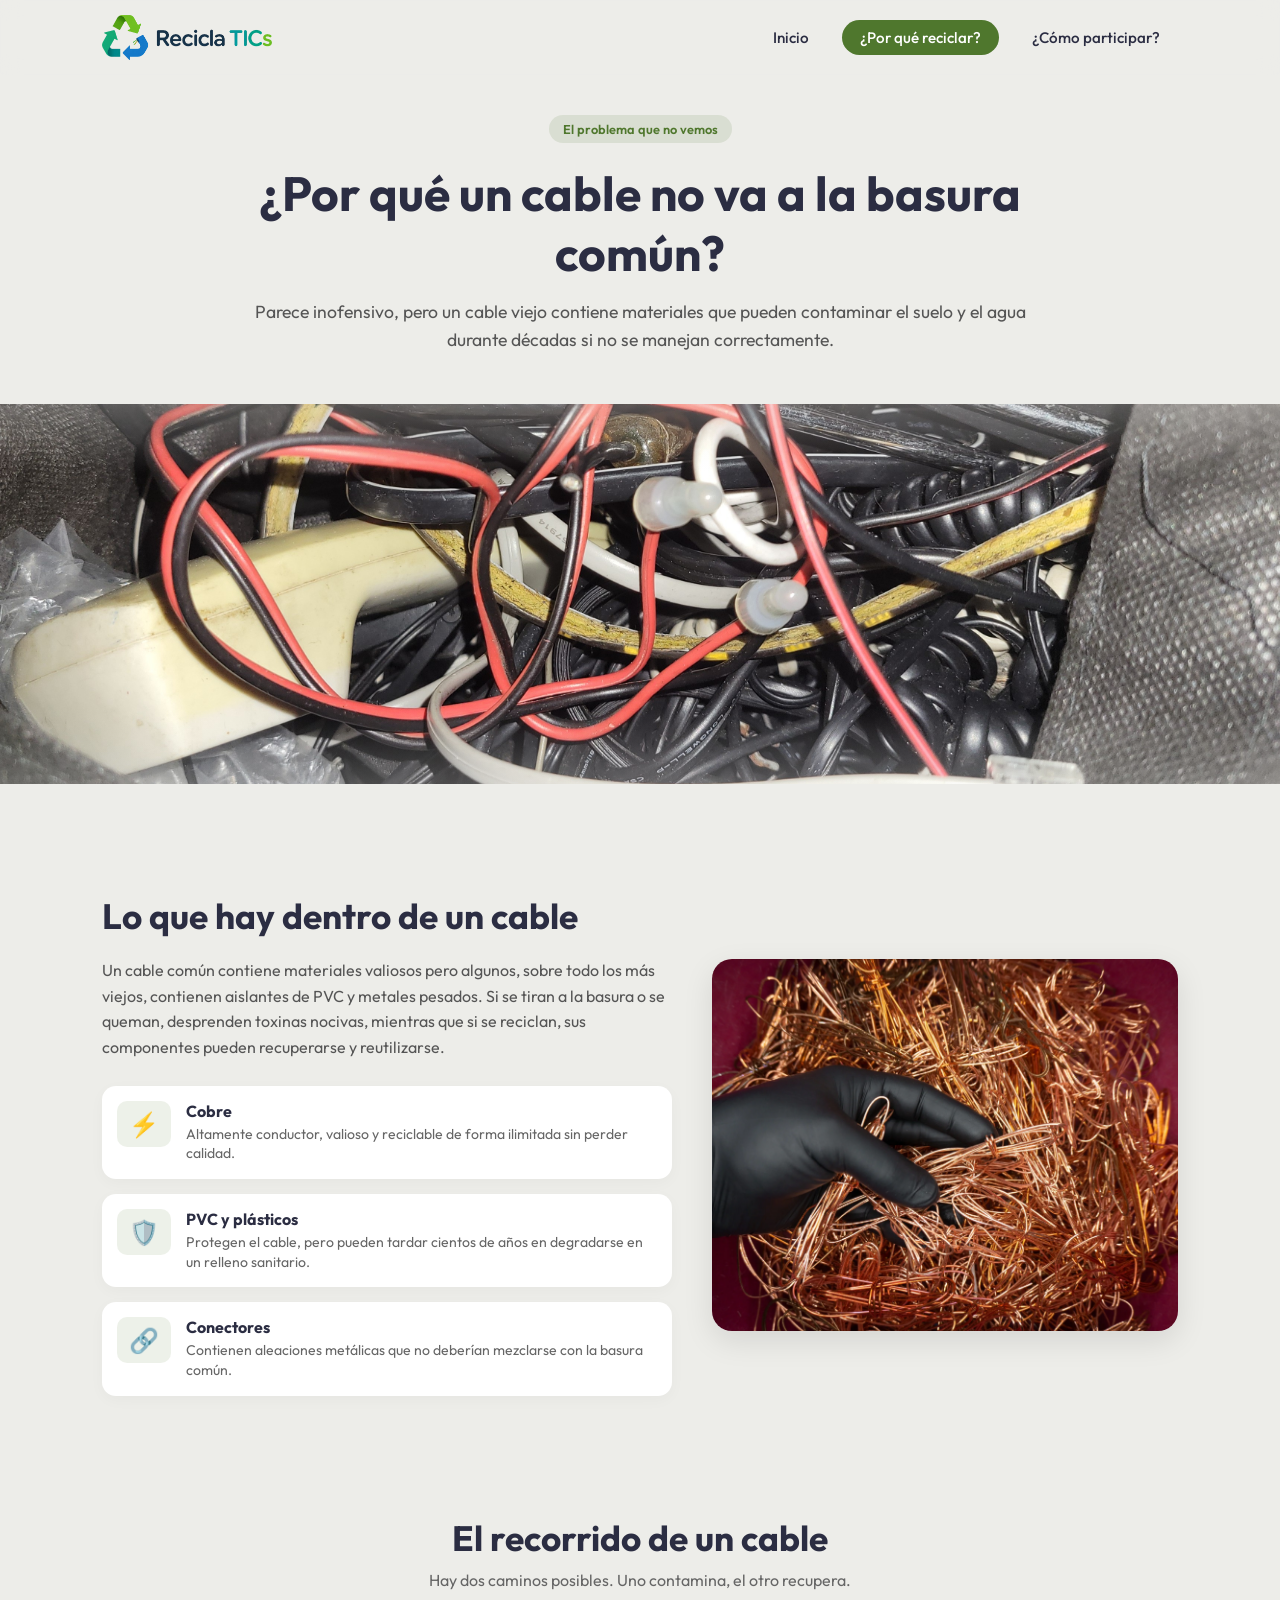
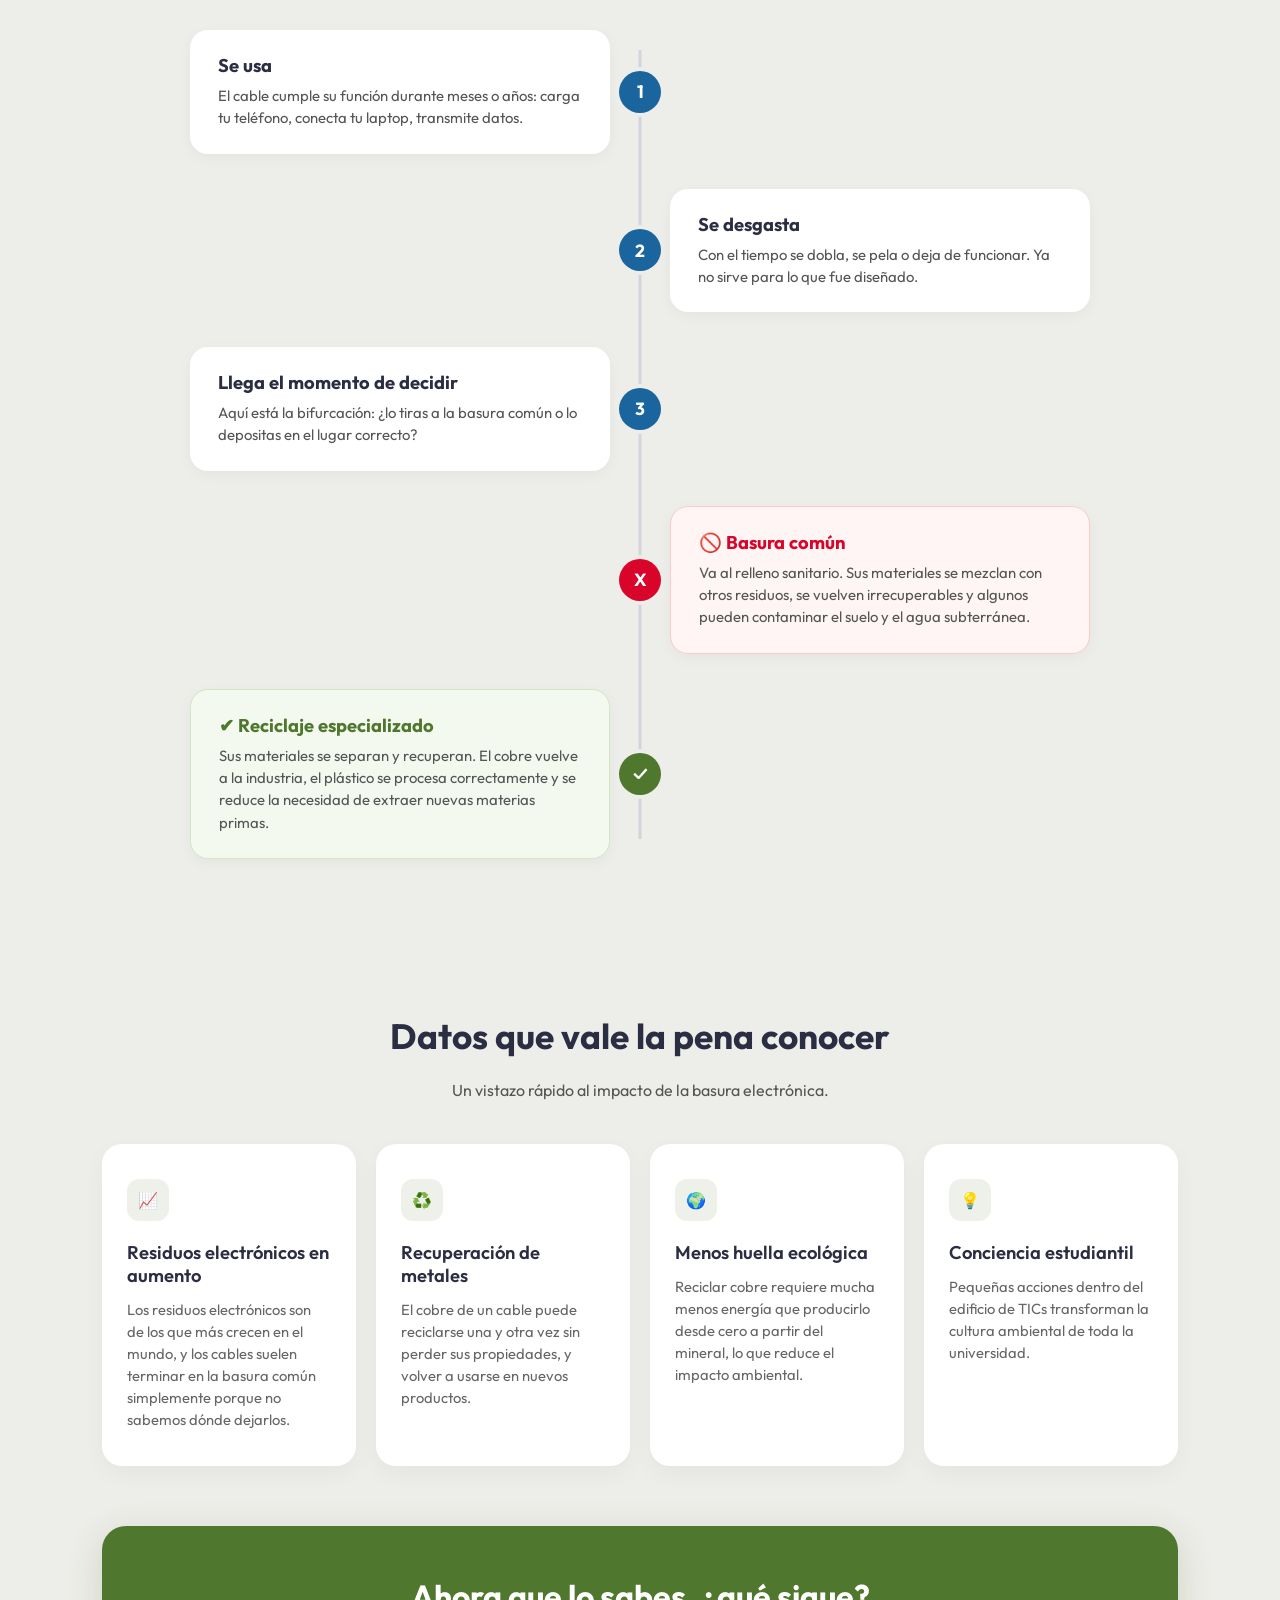
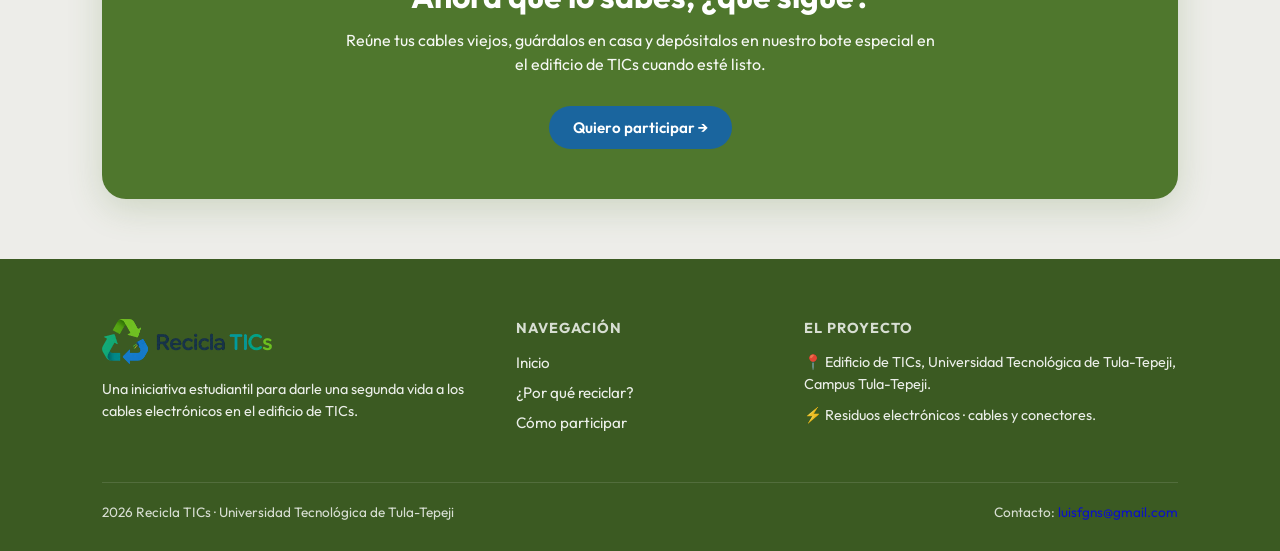
==== commit df3b4da8: "Se me había olvidado agregar el footer modificado en participar.html a los demás archivos :P" ====
--- a/View/importancia.html
+++ b/View/importancia.html
@@ -219,7 +219,11 @@
         </div>
         <div class="footer-bottom">
             <span>2026 Recicla TICs · Universidad Tecnológica de Tula-Tepeji</span>
-            <span>Proyecto ecológico y de tecnología para la comunidad estudiantil</span>
+            <span>
+                Contacto:
+                <a style="text-decoration: none;"
+                    href="mailto:luisfgns@gmail.com?cc=25300629@uttt.edu.mx&subject=Recicla%20TICs">luisfgns@gmail.com</a>
+            </span>
         </div>
     </footer>
 
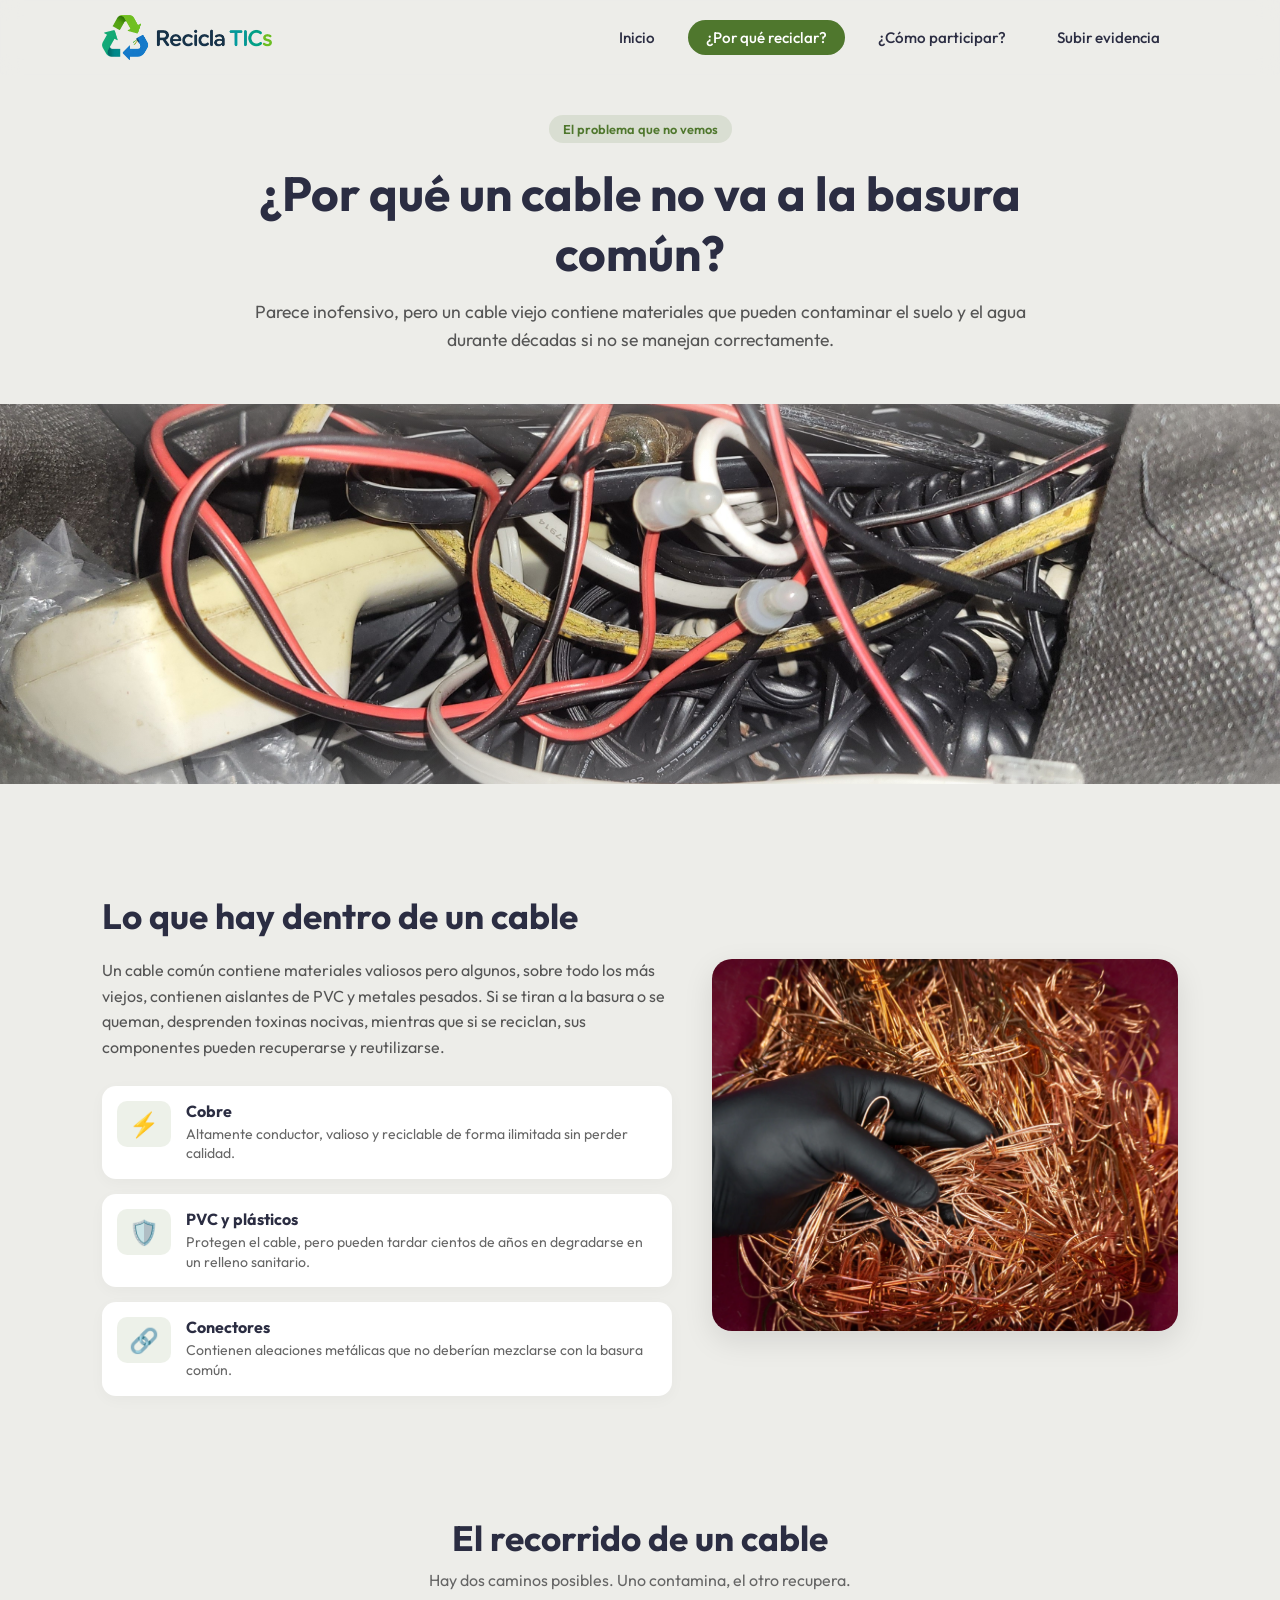
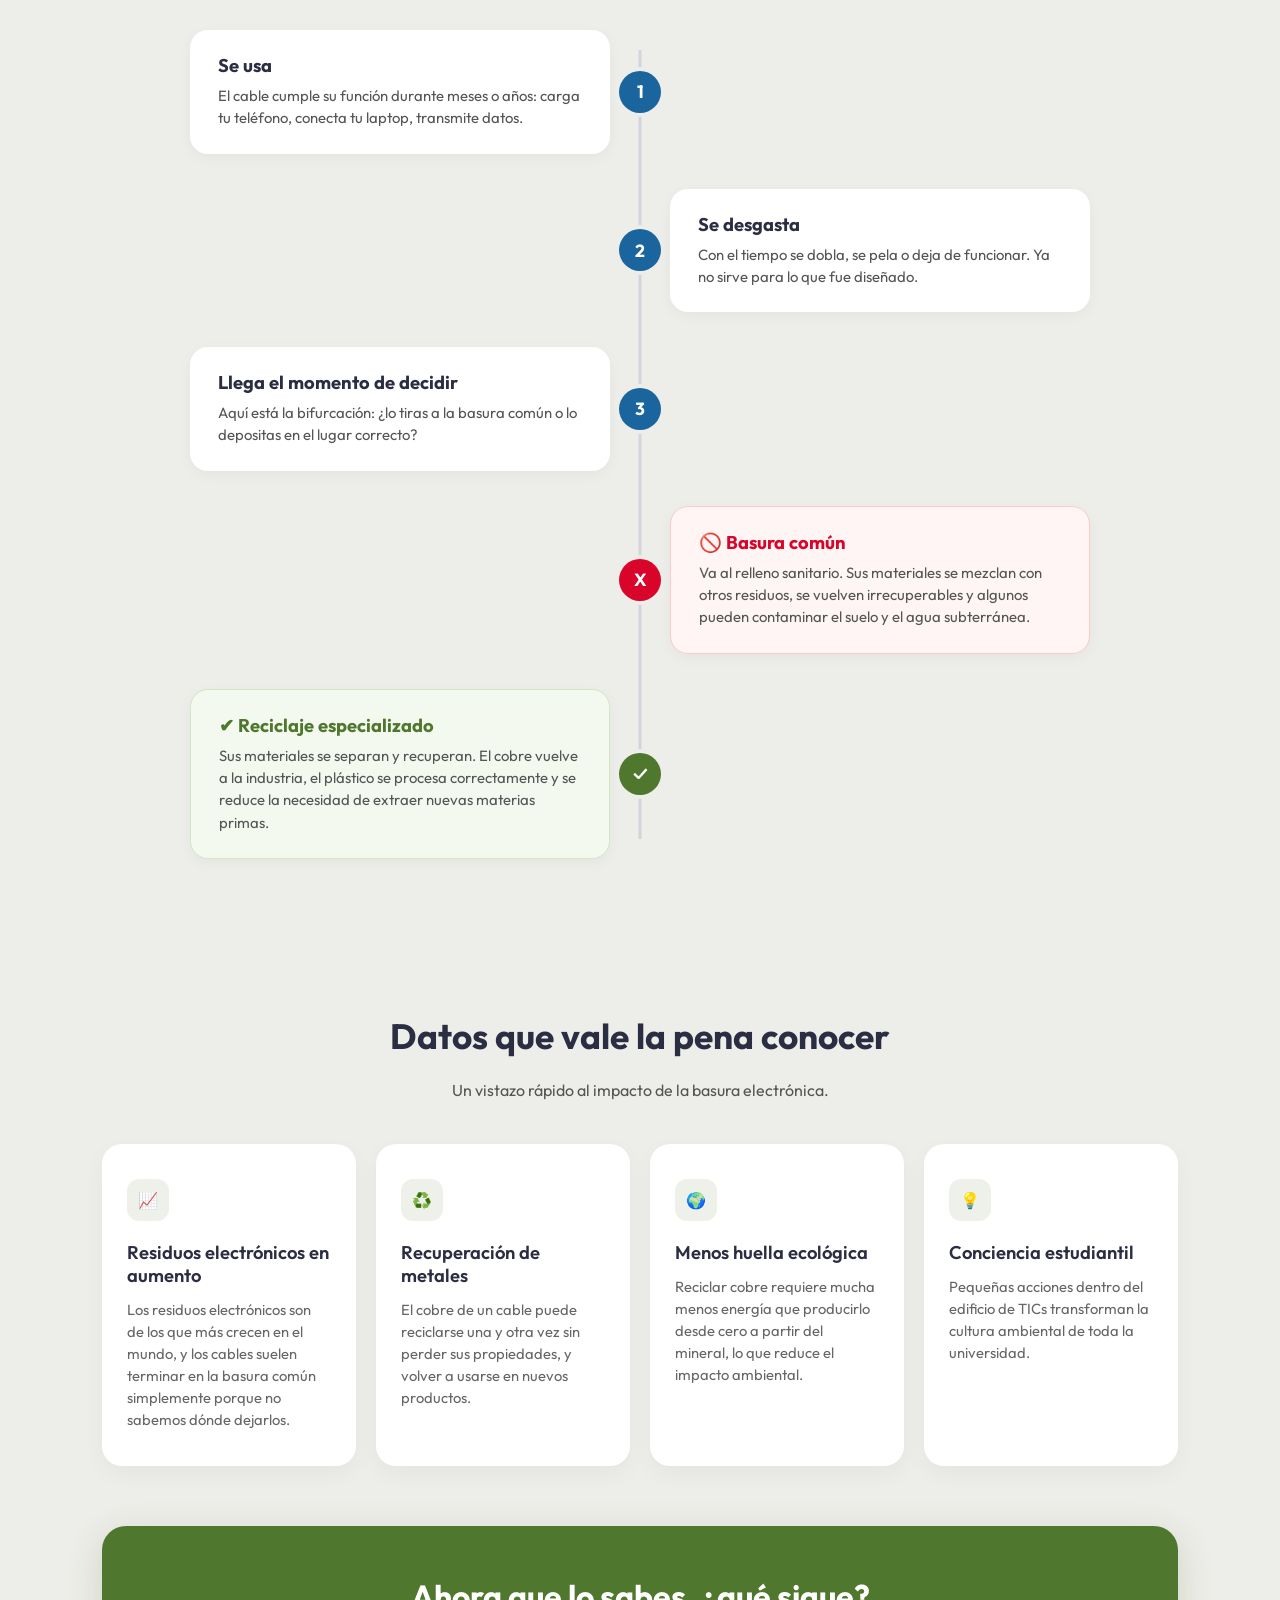
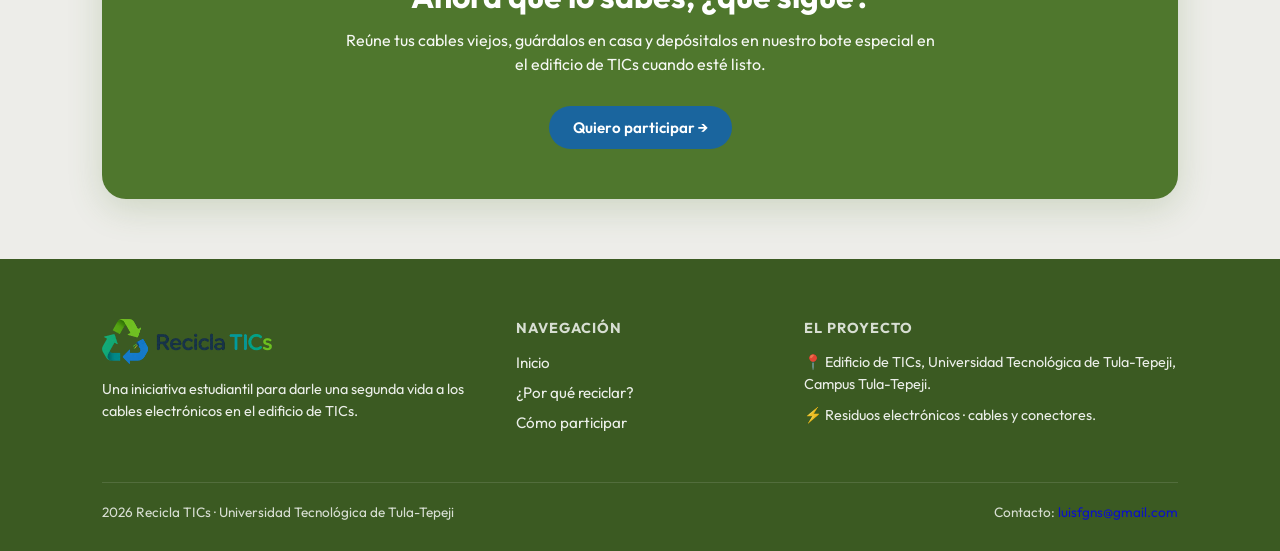
==== commit 6b5f4a43: "Se agregó la sección de 'Subir evidencias' para que los participantes puedan demostrar que están con" ====
--- a/View/importancia.html
+++ b/View/importancia.html
@@ -28,6 +28,7 @@
             <a href="/">Inicio</a>
             <a href="/View/importancia.html" class="active">¿Por qué reciclar?</a>
             <a href="/View/participar.html">¿Cómo participar?</a>
+            <a href="/View/evidencia.html">Subir evidencia</a>
         </nav>
     </header>
 
--- a/Styles/style.css
+++ b/Styles/style.css
@@ -966,6 +966,270 @@
     line-height: 1.5;
 }
 
+/* --- ESTILOS DEL FORMULARIO (Recicla TICs) --- */
+
+.form-section {
+    padding: 40px 8% 80px 8%;
+    max-width: 820px;
+    margin: 0 auto;
+}
+
+.form-header {
+    text-align: center;
+    margin-bottom: 35px;
+}
+
+.form-header h1 {
+    font-size: 2.6rem;
+    font-weight: 700;
+    color: var(--color-text-dark);
+    margin-bottom: 12px;
+    line-height: 1.15;
+}
+
+.form-header p {
+    font-size: 1.02rem;
+    color: #555555;
+    max-width: 580px;
+    margin: 0 auto;
+    line-height: 1.6;
+}
+
+.form-card {
+    background-color: var(--color-card-bg);
+    padding: 40px;
+    border-radius: 24px;
+    box-shadow: 0 8px 25px rgba(0, 0, 0, 0.04);
+}
+
+.form-row-2 {
+    display: grid;
+    grid-template-columns: 1fr 1fr;
+    gap: 20px;
+}
+
+.form-group {
+    margin-bottom: 20px;
+    display: flex;
+    flex-direction: column;
+    text-align: left;
+}
+
+.form-group label {
+    font-weight: 600;
+    font-size: 0.95rem;
+    color: var(--color-text-dark);
+    margin-bottom: 8px;
+}
+
+.required {
+    color: #d90429;
+}
+
+.input-wrapper {
+    position: relative;
+    display: flex;
+    align-items: center;
+}
+
+.input-icon {
+    position: absolute;
+    left: 16px;
+    color: var(--color-green-primary);
+    font-size: 1rem;
+    pointer-events: none;
+}
+
+.form-group input[type="text"],
+.form-group select {
+    width: 100%;
+    box-sizing: border-box;
+    padding: 13px 16px 13px 44px;
+    border: 2px solid #e2e4e1;
+    border-radius: 14px;
+    font-family: 'Outfit', sans-serif;
+    font-size: 0.95rem;
+    color: var(--color-text-dark);
+    background-color: #fafaf9;
+    transition: border-color 0.25s ease, box-shadow 0.25s ease, background-color 0.25s ease;
+}
+
+.form-group input[type="text"]:focus,
+.form-group select:focus {
+    outline: none;
+    border-color: var(--color-green-primary);
+    background-color: #ffffff;
+    box-shadow: 0 0 0 4px rgba(79, 119, 45, 0.12);
+}
+
+/* Estados visuales de validación */
+.form-group.invalid input,
+.form-group.invalid select,
+.form-group.invalid .file-drop-area {
+    border-color: #d90429;
+    background-color: #fff5f5;
+}
+
+.form-group.valid input,
+.form-group.valid select {
+    border-color: var(--color-green-primary);
+}
+
+.hint-text {
+    font-size: 0.8rem;
+    color: #777777;
+    margin-top: 5px;
+}
+
+.error-msg {
+    font-size: 0.82rem;
+    color: #d90429;
+    font-weight: 500;
+    margin-top: 5px;
+    min-height: 18px;
+}
+
+/* Área para adjuntar foto */
+.file-drop-area {
+    position: relative;
+    box-sizing: border-box;
+    border: 2px dashed rgba(79, 119, 45, 0.45);
+    border-radius: 18px;
+    background-color: rgba(79, 119, 45, 0.04);
+    padding: 30px 20px;
+    text-align: center;
+    cursor: pointer;
+    transition: all 0.25s ease;
+}
+
+.file-drop-area:hover,
+.file-drop-area.dragover {
+    background-color: rgba(79, 119, 45, 0.1);
+    border-color: var(--color-green-primary);
+}
+
+.file-drop-area input[type="file"] {
+    position: absolute;
+    inset: 0;
+    width: 100%;
+    height: 100%;
+    opacity: 0;
+    cursor: pointer;
+}
+
+.upload-icon {
+    width: 50px;
+    height: 50px;
+    margin: 0 auto 12px auto;
+    border-radius: 14px;
+    background-color: rgba(79, 119, 45, 0.12);
+    color: var(--color-green-primary);
+    display: flex;
+    align-items: center;
+    justify-content: center;
+    font-size: 1.35rem;
+}
+
+.file-placeholder p {
+    font-size: 0.95rem;
+    color: var(--color-text-dark);
+    margin-bottom: 4px;
+}
+
+.file-placeholder span {
+    font-size: 0.82rem;
+    color: #666666;
+}
+
+/* Vista previa de la foto */
+.image-preview-container {
+    position: relative;
+    z-index: 2;
+    display: flex;
+    flex-direction: column;
+    align-items: center;
+    gap: 14px;
+}
+
+.image-preview-container[hidden] {
+    display: none;
+}
+
+.image-preview-container img {
+    max-height: 240px;
+    max-width: 100%;
+    border-radius: 14px;
+    object-fit: cover;
+    box-shadow: 0 6px 18px rgba(0, 0, 0, 0.12);
+}
+
+.btn-remove-img {
+    background-color: #fff5f5;
+    color: #d90429;
+    border: 1px solid #ffc9c9;
+    padding: 8px 16px;
+    border-radius: 20px;
+    font-family: 'Outfit', sans-serif;
+    font-size: 0.85rem;
+    font-weight: 600;
+    cursor: pointer;
+    display: inline-flex;
+    align-items: center;
+    gap: 6px;
+    transition: background-color 0.2s;
+}
+
+.btn-remove-img:hover {
+    background-color: #ffe3e3;
+}
+
+.form-actions {
+    margin-top: 10px;
+}
+
+.btn-submit {
+    width: 100%;
+    border: none;
+    padding: 15px 28px;
+    font-family: 'Outfit', sans-serif;
+    font-size: 1rem;
+    gap: 10px;
+}
+
+.btn-submit:disabled {
+    opacity: 0.65;
+    cursor: not-allowed;
+    transform: none;
+}
+
+/* Mensaje de éxito */
+.success-banner {
+    margin-top: 22px;
+    background-color: #f4f9f0;
+    border: 1px solid #d2e7c4;
+    color: var(--color-green-primary);
+    padding: 16px 20px;
+    border-radius: 14px;
+    display: flex;
+    align-items: center;
+    gap: 14px;
+    text-align: left;
+}
+
+.success-banner[hidden] {
+    display: none;
+}
+
+.success-banner i {
+    font-size: 1.6rem;
+}
+
+.success-banner p {
+    font-size: 0.9rem;
+    color: var(--color-text-dark);
+    margin-top: 2px;
+}
+
 /* --- ANIMACIONES ESCALONADAS EN CASCADA (STAGGER) PARA LOS 3 PASOS --- */
 .reveal-stagger-1,
 .reveal-stagger-2,
@@ -1166,6 +1430,23 @@
     .about-section .content-split .split-image-card.reveal-right {
         display: none;
     }
+
+    .form-section {
+        padding: 25px 5% 60px 5%;
+    }
+
+    .form-card {
+        padding: 25px 20px;
+    }
+
+    .form-header h1 {
+        font-size: 2rem;
+    }
+
+    .form-row-2 {
+        grid-template-columns: 1fr;
+        gap: 0;
+    }
 }
 
 /* --- CONTROL DE VISIBILIDAD ESCRITORIO / MÓVIL --- */
